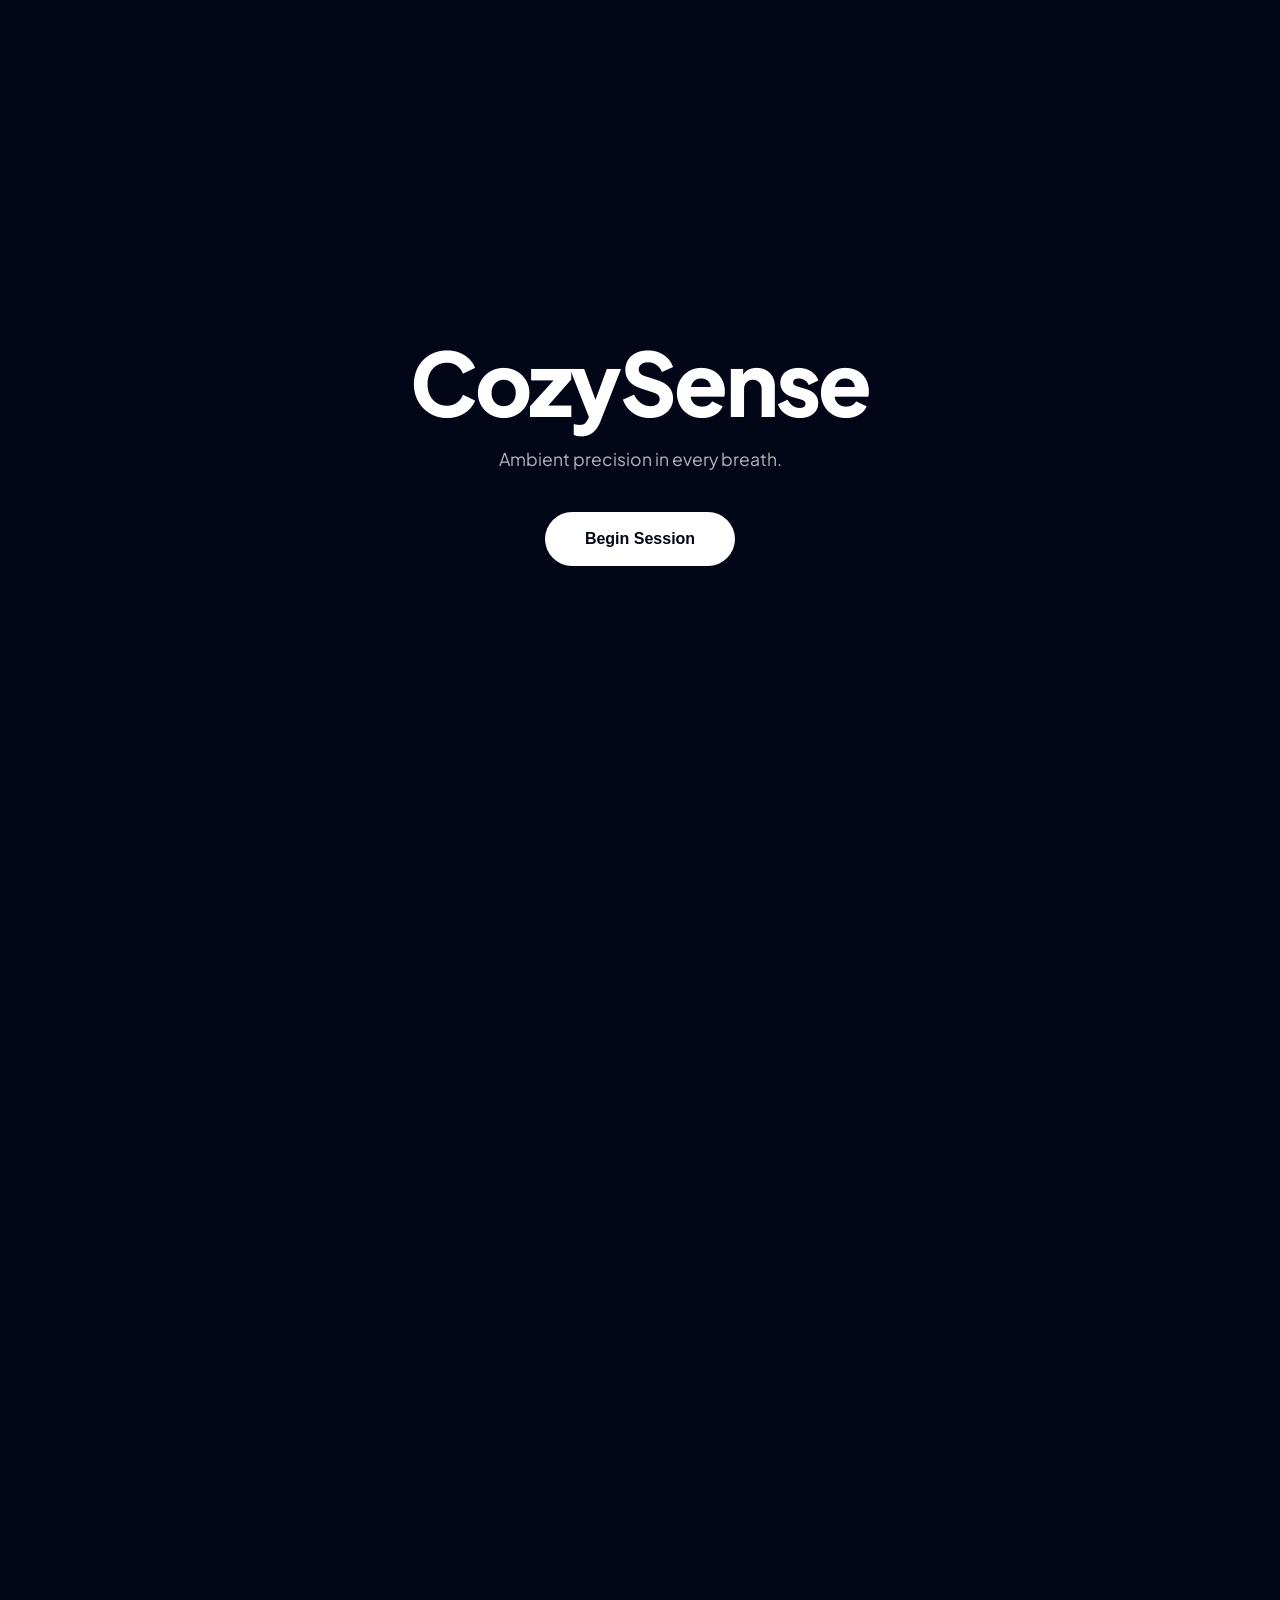
==== app/static/index.html @ ad15b05f "added front page" ====
<!DOCTYPE html>
<html lang="en">
<head>
    <meta charset="UTF-8">
    <meta name="viewport" content="width=device-width, initial-scale=1.0, maximum-scale=1.0, user-scalable=no">
    <title>CozySense | Smart Climate</title>
    
    <link rel="preconnect" href="https://fonts.googleapis.com">
    <link rel="preconnect" href="https://fonts.gstatic.com" crossorigin>
    <link href="https://fonts.googleapis.com/css2?family=Plus+Jakarta+Sans:wght@400;500;800&display=swap" rel="stylesheet">
    
    <style>
        :root {
            --bg: #020617;
            --color1: #2563eb; 
            --color2: #7c3aed;
            --color3: #10b981;
            --accent: #10b981;
            --liquid-glass: rgba(255, 255, 255, 0.03);
            --liquid-border: rgba(255, 255, 255, 0.08);
        }

        body, html { 
            margin: 0; padding: 0; width: 100%; height: 100%;
            min-height: 100dvh; font-family: 'Plus Jakarta Sans', sans-serif; 
            background: var(--bg); color: white; overflow: hidden;
            -webkit-font-smoothing: antialiased;
        }

        /* --- YOUR ORIGINAL MESH BACKGROUND --- */
        .mesh-container {
            position: fixed; inset: 0; z-index: -1;
            background: radial-gradient(circle at 50% 50%, #0f172a 0%, #020617 100%);
            overflow: hidden;
        }

        .mesh-ball {
            position: absolute; border-radius: 50%; filter: blur(80px);
            opacity: 0.35; animation: move 20s infinite alternate ease-in-out;
        }
        .ball-1 { width: 450px; height: 450px; background: var(--color1); top: -10%; left: -5%; }
        .ball-2 { width: 550px; height: 550px; background: var(--color2); bottom: -10%; right: -5%; animation-delay: -5s; }
        .ball-3 { width: 300px; height: 300px; background: var(--color3); top: 40%; left: 25%; animation-delay: -10s; }

        @keyframes move {
            0% { transform: translate(0, 0) scale(1); }
            100% { transform: translate(80px, 120px) scale(1.1); }
        }

        /* --- SMART HOME MINIMALIST FRONT UI --- */
        #onboarding-screen {
            height: 100dvh; display: flex; flex-direction: column;
            justify-content: center; align-items: center; text-align: center;
            padding: 0 30px;
            transition: 0.6s cubic-bezier(0.23, 1, 0.32, 1);
        }

        .brand-title {
            font-size: clamp(3rem, 10vw, 5.5rem); 
            font-weight: 800; 
            letter-spacing: -0.03em;
            margin: 0; 
            line-height: 1.1;
            color: #ffffff;
        }

        .fuzzy-subtitle {
            font-size: 1.1rem; 
            color: rgba(255,255,255,0.7); /* Brighter for readability */
            font-weight: 400; 
            margin: 15px 0 40px 0;
            max-width: 400px;
            line-height: 1.5;
            /* Removed All-Caps for a smarter, software-first feel */
        }

        .btn-launch {
            background: #ffffff;
            color: #020617; 
            border: none;
            padding: 18px 40px; 
            border-radius: 100px; /* Rounded pill is more 'Smart Home' friendly */
            font-weight: 600; 
            font-size: 1rem; 
            cursor: pointer;
            transition: 0.3s cubic-bezier(0.175, 0.885, 0.32, 1.275);
        }

        .btn-launch:hover {
            transform: scale(1.05);
            box-shadow: 0 15px 30px rgba(0,0,0,0.3);
        }

        /* --- DASHBOARD UI (STRICTLY RETAINED DESIGN/LOGIC) --- */
        #dashboard-ui {
            opacity: 0; visibility: hidden; height: 100dvh;
            display: flex; flex-direction: column; justify-content: center; align-items: center;
            transition: 0.8s ease;
        }

        .main-card {
            width: 400px; padding: 45px; border-radius: 40px;
            position: relative;
            background: linear-gradient(135deg, rgba(255,255,255,0.05) 0%, rgba(255,255,255,0.01) 100%);
            backdrop-filter: blur(40px) saturate(150%);
            -webkit-backdrop-filter: blur(40px) saturate(150%);
            border: 1px solid var(--liquid-border);
        }

        .temp-val { 
            font-size: 100px; font-weight: 400; letter-spacing: -4px; 
            margin: 10px 0; color: #fff; text-align: center;
        }

        .status-pill {
            display: inline-flex; align-items: center; gap: 10px;
            padding: 10px 22px; border-radius: 100px;
            background: rgba(0,0,0,0.2);
            border: 1px solid var(--liquid-border);
            color: var(--accent); font-size: 11px; font-weight: 800;
            text-transform: uppercase; letter-spacing: 1px;
        }

        #cta-box {
            background: rgba(255, 255, 255, 0.03);
            padding: 24px; border-radius: 28px;
            margin-top: 25px; border: 1px solid rgba(255,255,255,0.05);
        }

        .pred-item {
            background: rgba(255, 255, 255, 0.02);
            padding: 18px; border-radius: 24px; 
            border: 1px solid rgba(255,255,255,0.05);
            text-align: center;
        }

        #stop-btn {
            width: 100%; margin-top: 30px; 
            background: rgba(255,255,255,0.05); 
            border: 1px solid rgba(255,255,255,0.1); 
            color: #fff; padding: 18px; border-radius: 20px; 
            font-size: 11px; font-weight: 700; cursor: pointer; 
            text-transform: uppercase; letter-spacing: 1px;
        }

        @media (max-width: 480px) {
            .main-card { width: 88%; padding: 35px 25px; }
            .brand-title { font-size: 3.5rem; }
        }

        .blink-yellow { animation: pulse-yellow 0.8s infinite alternate ease-in-out; }
        @keyframes pulse-yellow {
            0% { border-color: rgba(251, 191, 36, 0.2); }
            100% { border-color: rgba(251, 191, 36, 1); }
        }
    </style>
</head>
<body>

    <div class="mesh-container">
        <div class="mesh-ball ball-1"></div>
        <div class="mesh-ball ball-2"></div>
        <div class="mesh-ball ball-3"></div>
    </div>

    <div id="onboarding-screen">
        <h1 class="brand-title">CozySense</h1>
        <p id="fuzzy-subtitle" class="fuzzy-subtitle"></p>
        <button class="btn-launch" onclick="launchApp()">Begin Session</button>
    </div>

    <div id="dashboard-ui">
        <div class="main-card" id="main-card">
            <button onclick="goHome()" style="position:absolute; top:30px; right:30px; background:none; border:none; color:white; opacity:0.3; font-size:22px; cursor:pointer;">✕</button>
            <div style="text-align: center;">
                <div class="status-pill">
                    <span id="pill-dot" style="width:8px; height:8px; background:var(--accent); border-radius:50%; box-shadow: 0 0 12px var(--accent);"></span>
                    <span id="pill">System Active</span>
                </div>
            </div>
            <div style="margin: 40px 0;">
                <h2 id="state-title" style="font-weight: 400; font-size: 1rem; opacity: 0.5; margin: 0; text-align: center;">Environment Status</h2>
                <div class="temp-val" id="disp-temp">--°</div>
            </div>
            <div id="cta-box">
                <p id="disp-cta" style="margin: 0; font-size: 14px; opacity: 0.8; line-height: 1.6; text-align: center;">Syncing sensors...</p>
            </div>
            <div style="display: grid; grid-template-columns: 1fr 1fr; gap: 15px; margin-top: 25px;">
                <div class="pred-item">
                    <small style="opacity:0.4; font-size:10px; font-weight:800; text-transform:uppercase; letter-spacing:1px;">30m Outlook</small><br>
                    <b id="d30" style="font-size:22px; color: #fff;">--</b>
                </div>
                <div class="pred-item">
                    <small style="opacity:0.4; font-size:10px; font-weight:800; text-transform:uppercase; letter-spacing:1px;">60m Outlook</small><br>
                    <b id="d60" style="font-size:22px; color: #fff;">--</b>
                </div>
            </div>
            <button id="stop-btn" onclick="toggleSensing()">Pause Telemetry</button>
        </div>
    </div>

    <audio id="snd-ping" src="https://assets.mixkit.co/active_storage/sfx/2358/2358-preview.mp3"></audio>
    <audio id="snd-process" src="https://assets.mixkit.co/active_storage/sfx/2571/2571-preview.mp3" loop></audio>
    <audio id="snd-alert" src="https://assets.mixkit.co/active_storage/sfx/951/951-preview.mp3" loop></audio>

    <script>
        /* ALL SENSOR & ALARM LOGIC (UNCHANGED) */
        let previousDecision = "";
        let previousTemp = null;
        let isCalibrating = false;
        let sensingActive = false;
        let engineTimer = null;

        const subtitles = [
            "Your climate, intelligently refined.",
            "Ambient precision in every breath.",
            "The future of sensory comfort.",
            "Stay balanced. Stay aware."
        ];
        document.getElementById('fuzzy-subtitle').innerText = subtitles[Math.floor(Math.random() * subtitles.length)];

        function launchApp() {
            document.getElementById('onboarding-screen').style.opacity = '0';
            document.getElementById('onboarding-screen').style.transform = 'translateY(-20px)';
            setTimeout(() => {
                document.getElementById('onboarding-screen').style.display = 'none';
                document.getElementById('dashboard-ui').style.visibility = 'visible';
                document.getElementById('dashboard-ui').style.opacity = '1';
                startSensing();
            }, 600);
        }

        function goHome() {
            stopSensing();
            document.getElementById('dashboard-ui').style.opacity = '0';
            setTimeout(() => {
                document.getElementById('onboarding-screen').style.display = 'flex';
                document.getElementById('onboarding-screen').style.opacity = '1';
                document.getElementById('onboarding-screen').style.transform = 'translateY(0)';
                document.getElementById('dashboard-ui').style.visibility = 'hidden';
            }, 600);
        }

        function toggleSensing() {
            sensingActive ? stopSensing() : startSensing();
            const btn = document.getElementById('stop-btn');
            btn.innerText = sensingActive ? "Pause Telemetry" : "Resume Telemetry";
        }

        function startSensing() {
            sensingActive = true;
            refresh();
            engineTimer = setInterval(refresh, 3000);
            document.getElementById('snd-ping').play().catch(()=>{});
        }

        function stopSensing() {
            sensingActive = false;
            clearInterval(engineTimer);
            document.getElementById('snd-alert').pause();
            document.getElementById('snd-process').pause();
            document.getElementById('pill').innerText = "Paused";
        }

        async function refresh() {
            if (isCalibrating || !sensingActive) return;
            try {
                const r = await fetch('/history');
                const d = await r.json();
                if(!d || d.length === 0) return;
                const now = d[0];
                const currentT = now.temperature;
                const spikeDetected = (previousTemp !== null && Math.abs(currentT - previousTemp) >= 5.0);
                const stateChanged = (previousDecision !== "" && previousDecision !== now.decision);

                if (spikeDetected || stateChanged) startRecalibration(now, spikeDetected);
                else updateDOM(now);

                previousDecision = now.decision;
                previousTemp = currentT;
            } catch(e) { document.getElementById('pill').innerText = "Offline"; }
        }

        function startRecalibration(targetData, isAnomaly) {
            isCalibrating = true;
            document.getElementById('snd-process').play().catch(()=>{});
            const card = document.getElementById('main-card');
            card.classList.add('blink-yellow');
            document.getElementById('state-title').innerText = isAnomaly ? "Analyzing Anomaly" : "Syncing System...";
            setTimeout(() => {
                document.getElementById('snd-process').pause();
                card.classList.remove('blink-yellow');
                isCalibrating = false;
                updateDOM(targetData);
            }, 3000);
        }

        function updateDOM(data) {
            const [cmd, state] = data.decision.split(':');
            document.getElementById('disp-temp').innerText = Math.round(data.temperature) + "°";
            document.getElementById('state-title').innerText = state.replace(/_/g, ' ');
            document.getElementById('disp-cta').innerText = data.human_notes;
            document.getElementById('d30').innerText = data.prediction_30.toFixed(1) + "°";
            document.getElementById('d60').innerText = data.prediction_60.toFixed(1) + "°";
            document.getElementById('pill').innerText = state;
            
            const isDanger = state.includes("EMERGENCY") || state.includes("COOLING") || data.temperature >= 30;
            const themeColor = isDanger ? "#ef4444" : "#10b981";
            document.documentElement.style.setProperty('--accent', themeColor);
            document.getElementById('pill-dot').style.backgroundColor = themeColor;
            document.getElementById('pill-dot').style.boxShadow = `0 0 12px ${themeColor}`;
            
            if (isDanger && !previousDecision.includes("EMERGENCY")) {
                const alert = document.getElementById('snd-alert');
                alert.play().catch(()=>{});
                setTimeout(() => { alert.pause(); alert.currentTime = 0; }, 5000);
            }
        }
    </script>
</body>
</html>
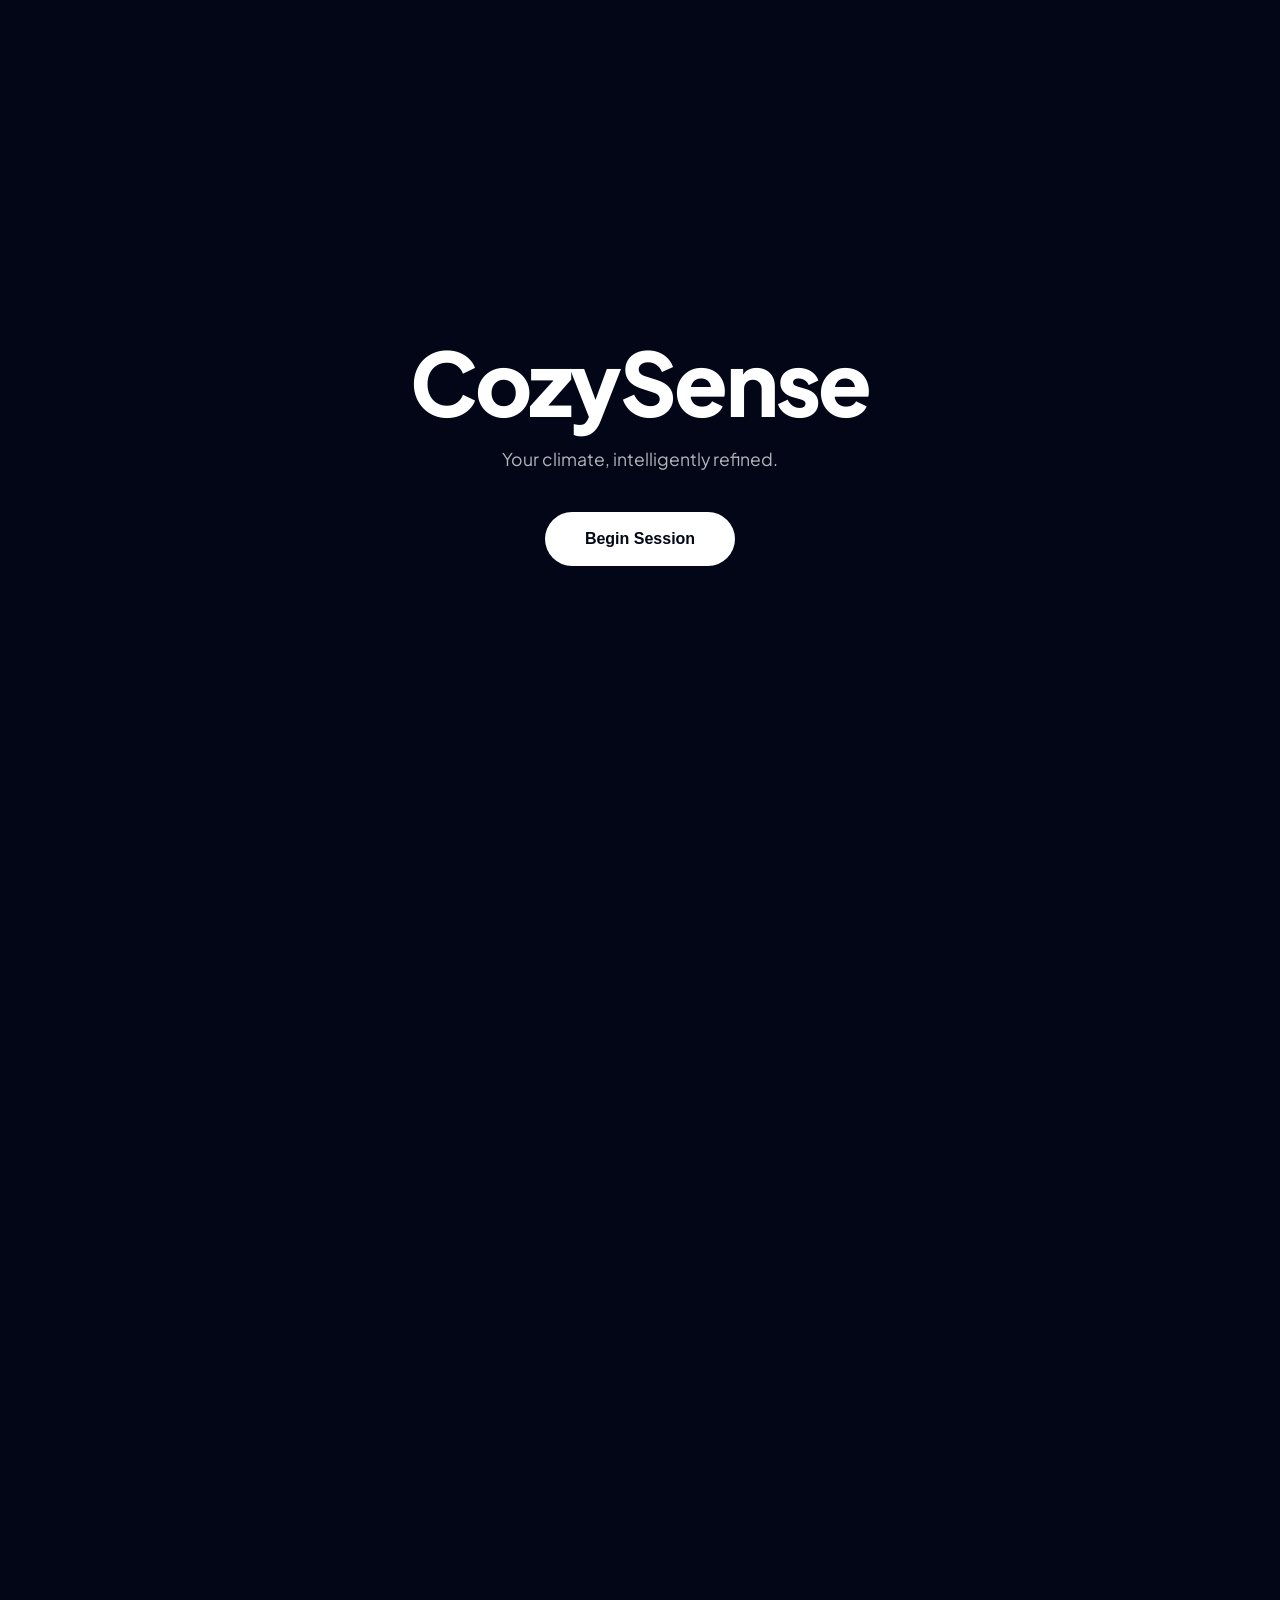
==== commit 72b9b4ad: "added favicon and logo to the app." ====
--- a/app/static/index.html
+++ b/app/static/index.html
@@ -4,6 +4,8 @@
     <meta charset="UTF-8">
     <meta name="viewport" content="width=device-width, initial-scale=1.0, maximum-scale=1.0, user-scalable=no">
     <title>CozySense | Smart Climate</title>
+    
+    <link rel="icon" type="image/png" href="/static/logo.png">
     
     <link rel="preconnect" href="https://fonts.googleapis.com">
     <link rel="preconnect" href="https://fonts.gstatic.com" crossorigin>
@@ -16,6 +18,8 @@
             --color2: #7c3aed;
             --color3: #10b981;
             --accent: #10b981;
+            --danger: #ef4444;
+            --cold: #3b82f6;
             --liquid-glass: rgba(255, 255, 255, 0.03);
             --liquid-border: rgba(255, 255, 255, 0.08);
         }
@@ -27,7 +31,6 @@
             -webkit-font-smoothing: antialiased;
         }
 
-        /* --- YOUR ORIGINAL MESH BACKGROUND --- */
         .mesh-container {
             position: fixed; inset: 0; z-index: -1;
             background: radial-gradient(circle at 50% 50%, #0f172a 0%, #020617 100%);
@@ -47,7 +50,6 @@
             100% { transform: translate(80px, 120px) scale(1.1); }
         }
 
-        /* --- SMART HOME MINIMALIST FRONT UI --- */
         #onboarding-screen {
             height: 100dvh; display: flex; flex-direction: column;
             justify-content: center; align-items: center; text-align: center;
@@ -62,16 +64,16 @@
             margin: 0; 
             line-height: 1.1;
             color: #ffffff;
+            transition: color 0.5s ease, transform 0.5s ease;
         }
 
         .fuzzy-subtitle {
             font-size: 1.1rem; 
-            color: rgba(255,255,255,0.7); /* Brighter for readability */
+            color: rgba(255,255,255,0.7);
             font-weight: 400; 
             margin: 15px 0 40px 0;
             max-width: 400px;
             line-height: 1.5;
-            /* Removed All-Caps for a smarter, software-first feel */
         }
 
         .btn-launch {
@@ -79,7 +81,7 @@
             color: #020617; 
             border: none;
             padding: 18px 40px; 
-            border-radius: 100px; /* Rounded pill is more 'Smart Home' friendly */
+            border-radius: 100px;
             font-weight: 600; 
             font-size: 1rem; 
             cursor: pointer;
@@ -91,7 +93,6 @@
             box-shadow: 0 15px 30px rgba(0,0,0,0.3);
         }
 
-        /* --- DASHBOARD UI (STRICTLY RETAINED DESIGN/LOGIC) --- */
         #dashboard-ui {
             opacity: 0; visibility: hidden; height: 100dvh;
             display: flex; flex-direction: column; justify-content: center; align-items: center;
@@ -105,11 +106,13 @@
             backdrop-filter: blur(40px) saturate(150%);
             -webkit-backdrop-filter: blur(40px) saturate(150%);
             border: 1px solid var(--liquid-border);
+            transition: border-color 0.4s ease;
         }
 
         .temp-val { 
             font-size: 100px; font-weight: 400; letter-spacing: -4px; 
             margin: 10px 0; color: #fff; text-align: center;
+            transition: opacity 0.4s ease;
         }
 
         .status-pill {
@@ -119,12 +122,15 @@
             border: 1px solid var(--liquid-border);
             color: var(--accent); font-size: 11px; font-weight: 800;
             text-transform: uppercase; letter-spacing: 1px;
+            transition: color 0.3s ease;
         }
 
         #cta-box {
             background: rgba(255, 255, 255, 0.03);
             padding: 24px; border-radius: 28px;
             margin-top: 25px; border: 1px solid rgba(255,255,255,0.05);
+            min-height: 64px;
+            display: flex; align-items: center; justify-content: center;
         }
 
         .pred-item {
@@ -141,17 +147,42 @@
             color: #fff; padding: 18px; border-radius: 20px; 
             font-size: 11px; font-weight: 700; cursor: pointer; 
             text-transform: uppercase; letter-spacing: 1px;
+            transition: background 0.3s, color 0.3s;
+        }
+
+        #data-view { display: block; }
+        #anomaly-view { 
+            display: none; 
+            text-align: center; 
+            padding: 20px 0;
+        }
+
+        .spinner {
+            width: 40px; height: 40px;
+            border: 3px solid rgba(255,255,255,0.1);
+            border-top: 3px solid var(--accent);
+            border-radius: 50%;
+            margin: 0 auto 20px;
+            animation: spin 1s linear infinite;
+        }
+
+        @keyframes spin { 100% { transform: rotate(360deg); } }
+
+        .blink-yellow { animation: pulse-yellow 0.8s infinite alternate ease-in-out; }
+        @keyframes pulse-yellow {
+            0% { border-color: rgba(251, 191, 36, 0.1); box-shadow: 0 0 0px transparent; }
+            100% { border-color: rgba(251, 191, 36, 0.8); box-shadow: 0 0 20px rgba(251, 191, 36, 0.2); }
+        }
+
+        .blink-blue { animation: pulse-blue 0.8s infinite alternate ease-in-out; }
+        @keyframes pulse-blue {
+            0% { border-color: rgba(59, 130, 246, 0.1); }
+            100% { border-color: rgba(59, 130, 246, 0.8); }
         }
 
         @media (max-width: 480px) {
             .main-card { width: 88%; padding: 35px 25px; }
             .brand-title { font-size: 3.5rem; }
-        }
-
-        .blink-yellow { animation: pulse-yellow 0.8s infinite alternate ease-in-out; }
-        @keyframes pulse-yellow {
-            0% { border-color: rgba(251, 191, 36, 0.2); }
-            100% { border-color: rgba(251, 191, 36, 1); }
         }
     </style>
 </head>
@@ -164,7 +195,7 @@
     </div>
 
     <div id="onboarding-screen">
-        <h1 class="brand-title">CozySense</h1>
+        <h1 class="brand-title" id="main-logo">CozySense</h1>
         <p id="fuzzy-subtitle" class="fuzzy-subtitle"></p>
         <button class="btn-launch" onclick="launchApp()">Begin Session</button>
     </div>
@@ -172,19 +203,31 @@
     <div id="dashboard-ui">
         <div class="main-card" id="main-card">
             <button onclick="goHome()" style="position:absolute; top:30px; right:30px; background:none; border:none; color:white; opacity:0.3; font-size:22px; cursor:pointer;">✕</button>
+            
             <div style="text-align: center;">
                 <div class="status-pill">
                     <span id="pill-dot" style="width:8px; height:8px; background:var(--accent); border-radius:50%; box-shadow: 0 0 12px var(--accent);"></span>
-                    <span id="pill">System Active</span>
+                    <span id="pill">Initialising</span>
                 </div>
             </div>
-            <div style="margin: 40px 0;">
-                <h2 id="state-title" style="font-weight: 400; font-size: 1rem; opacity: 0.5; margin: 0; text-align: center;">Environment Status</h2>
-                <div class="temp-val" id="disp-temp">--°</div>
+
+            <div style="margin: 40px 0; min-height: 160px; display: flex; align-items: center; justify-content: center;">
+                <div id="data-view">
+                    <h2 id="state-title" style="font-weight: 400; font-size: 1rem; opacity: 0.5; margin: 0; text-align: center;">Environment</h2>
+                    <div class="temp-val" id="disp-temp">--°</div>
+                </div>
+
+                <div id="anomaly-view">
+                    <div class="spinner" id="anomaly-spinner"></div>
+                    <h2 id="anomaly-text" style="font-weight: 800; font-size: 0.9rem; letter-spacing: 2px; text-transform: uppercase; margin: 0;">Recalibrating</h2>
+                    <p id="anomaly-subtext" style="font-size: 11px; opacity: 0.5; margin-top: 8px; text-transform: uppercase;">Thermal Anomaly Detected</p>
+                </div>
             </div>
+
             <div id="cta-box">
-                <p id="disp-cta" style="margin: 0; font-size: 14px; opacity: 0.8; line-height: 1.6; text-align: center;">Syncing sensors...</p>
+                <p id="disp-cta" style="margin: 0; font-size: 14px; opacity: 0.8; line-height: 1.6; text-align: center;">Connecting to thermal engine...</p>
             </div>
+
             <div style="display: grid; grid-template-columns: 1fr 1fr; gap: 15px; margin-top: 25px;">
                 <div class="pred-item">
                     <small style="opacity:0.4; font-size:10px; font-weight:800; text-transform:uppercase; letter-spacing:1px;">30m Outlook</small><br>
@@ -195,6 +238,7 @@
                     <b id="d60" style="font-size:22px; color: #fff;">--</b>
                 </div>
             </div>
+
             <button id="stop-btn" onclick="toggleSensing()">Pause Telemetry</button>
         </div>
     </div>
@@ -204,7 +248,6 @@
     <audio id="snd-alert" src="https://assets.mixkit.co/active_storage/sfx/951/951-preview.mp3" loop></audio>
 
     <script>
-        /* ALL SENSOR & ALARM LOGIC (UNCHANGED) */
         let previousDecision = "";
         let previousTemp = null;
         let isCalibrating = false;
@@ -214,18 +257,19 @@
         const subtitles = [
             "Your climate, intelligently refined.",
             "Ambient precision in every breath.",
-            "The future of sensory comfort.",
             "Stay balanced. Stay aware."
         ];
         document.getElementById('fuzzy-subtitle').innerText = subtitles[Math.floor(Math.random() * subtitles.length)];
 
         function launchApp() {
-            document.getElementById('onboarding-screen').style.opacity = '0';
-            document.getElementById('onboarding-screen').style.transform = 'translateY(-20px)';
+            const screen = document.getElementById('onboarding-screen');
+            screen.style.opacity = '0';
+            screen.style.transform = 'translateY(-20px)';
             setTimeout(() => {
-                document.getElementById('onboarding-screen').style.display = 'none';
-                document.getElementById('dashboard-ui').style.visibility = 'visible';
-                document.getElementById('dashboard-ui').style.opacity = '1';
+                screen.style.display = 'none';
+                const ui = document.getElementById('dashboard-ui');
+                ui.style.visibility = 'visible';
+                ui.style.opacity = '1';
                 startSensing();
             }, 600);
         }
@@ -243,12 +287,14 @@
 
         function toggleSensing() {
             sensingActive ? stopSensing() : startSensing();
-            const btn = document.getElementById('stop-btn');
-            btn.innerText = sensingActive ? "Pause Telemetry" : "Resume Telemetry";
         }
 
         function startSensing() {
             sensingActive = true;
+            document.getElementById('stop-btn').innerText = "Pause Telemetry";
+            document.getElementById('main-logo').style.color = "#ffffff";
+            document.getElementById('disp-temp').style.opacity = "1";
+            
             refresh();
             engineTimer = setInterval(refresh, 3000);
             document.getElementById('snd-ping').play().catch(()=>{});
@@ -259,7 +305,13 @@
             clearInterval(engineTimer);
             document.getElementById('snd-alert').pause();
             document.getElementById('snd-process').pause();
-            document.getElementById('pill').innerText = "Paused";
+            
+            document.getElementById('stop-btn').innerText = "Resume Telemetry";
+            document.getElementById('main-logo').style.color = "var(--danger)"; // LOGO RED
+            
+            updateTheme("var(--danger)");
+            document.getElementById('pill').innerText = "Monitoring Suspended";
+            document.getElementById('disp-temp').style.opacity = "0.3";
         }
 
         async function refresh() {
@@ -268,12 +320,17 @@
                 const r = await fetch('/history');
                 const d = await r.json();
                 if(!d || d.length === 0) return;
+                
                 const now = d[0];
                 const currentT = now.temperature;
-                const spikeDetected = (previousTemp !== null && Math.abs(currentT - previousTemp) >= 5.0);
+
+                const heatSpike = (previousTemp !== null && (currentT - previousTemp) >= 2.0); 
+                const coldSnap = (previousTemp !== null && (currentT - previousTemp) <= -5.0); 
                 const stateChanged = (previousDecision !== "" && previousDecision !== now.decision);
 
-                if (spikeDetected || stateChanged) startRecalibration(now, spikeDetected);
+                if (heatSpike) triggerRecalibration(now, "HEAT");
+                else if (coldSnap) triggerRecalibration(now, "COLD");
+                else if (stateChanged) triggerRecalibration(now, "SYNC");
                 else updateDOM(now);
 
                 previousDecision = now.decision;
@@ -281,41 +338,72 @@
             } catch(e) { document.getElementById('pill').innerText = "Offline"; }
         }
 
-        function startRecalibration(targetData, isAnomaly) {
+        function triggerRecalibration(targetData, type) {
             isCalibrating = true;
+            const card = document.getElementById('main-card');
+            const dataView = document.getElementById('data-view');
+            const anomalyView = document.getElementById('anomaly-view');
+            const spinner = document.getElementById('anomaly-spinner');
+            
+            dataView.style.display = 'none';
+            anomalyView.style.display = 'block';
             document.getElementById('snd-process').play().catch(()=>{});
-            const card = document.getElementById('main-card');
-            card.classList.add('blink-yellow');
-            document.getElementById('state-title').innerText = isAnomaly ? "Analyzing Anomaly" : "Syncing System...";
+
+            if (type === "HEAT") {
+                card.classList.add('blink-yellow');
+                spinner.style.borderTopColor = "#fbbf24";
+                document.getElementById('anomaly-text').innerText = "Heat Anomaly";
+            } else if (type === "COLD") {
+                card.classList.add('blink-blue');
+                spinner.style.borderTopColor = "var(--cold)";
+                document.getElementById('anomaly-text').innerText = "Cold Anomaly";
+            } else {
+                card.classList.add('blink-yellow');
+                spinner.style.borderTopColor = "var(--accent)";
+                document.getElementById('anomaly-text').innerText = "Syncing Engine";
+            }
+
             setTimeout(() => {
                 document.getElementById('snd-process').pause();
-                card.classList.remove('blink-yellow');
+                card.classList.remove('blink-yellow', 'blink-blue');
+                dataView.style.display = 'block';
+                anomalyView.style.display = 'none';
                 isCalibrating = false;
                 updateDOM(targetData);
-            }, 3000);
+            }, 3000); 
         }
 
         function updateDOM(data) {
+            if (!sensingActive) return;
             const [cmd, state] = data.decision.split(':');
+            
             document.getElementById('disp-temp').innerText = Math.round(data.temperature) + "°";
-            document.getElementById('state-title').innerText = state.replace(/_/g, ' ');
+            document.getElementById('state-title').innerText = "Current Climate";
+            document.getElementById('pill').innerText = state.replace(/_/g, ' ');
             document.getElementById('disp-cta').innerText = data.human_notes;
             document.getElementById('d30').innerText = data.prediction_30.toFixed(1) + "°";
             document.getElementById('d60').innerText = data.prediction_60.toFixed(1) + "°";
-            document.getElementById('pill').innerText = state;
-            
-            const isDanger = state.includes("EMERGENCY") || state.includes("COOLING") || data.temperature >= 30;
-            const themeColor = isDanger ? "#ef4444" : "#10b981";
-            document.documentElement.style.setProperty('--accent', themeColor);
-            document.getElementById('pill-dot').style.backgroundColor = themeColor;
-            document.getElementById('pill-dot').style.boxShadow = `0 0 12px ${themeColor}`;
-            
-            if (isDanger && !previousDecision.includes("EMERGENCY")) {
+            
+            let themeColor = "var(--accent)";
+            if (cmd === "RED_ON") themeColor = "var(--danger)";
+            if (cmd === "YELLOW_BLINK") themeColor = "#fbbf24";
+            
+            updateTheme(themeColor);
+
+            if (state.includes("EMERGENCY") && !previousDecision.includes("EMERGENCY")) {
                 const alert = document.getElementById('snd-alert');
                 alert.play().catch(()=>{});
                 setTimeout(() => { alert.pause(); alert.currentTime = 0; }, 5000);
             }
         }
+
+        function updateTheme(color) {
+            document.documentElement.style.setProperty('--accent', color);
+            const dot = document.getElementById('pill-dot');
+            dot.style.backgroundColor = color;
+            dot.style.boxShadow = `0 0 12px ${color}`;
+            document.getElementById('pill').style.color = color;
+        }
     </script>
 </body>
 </html>
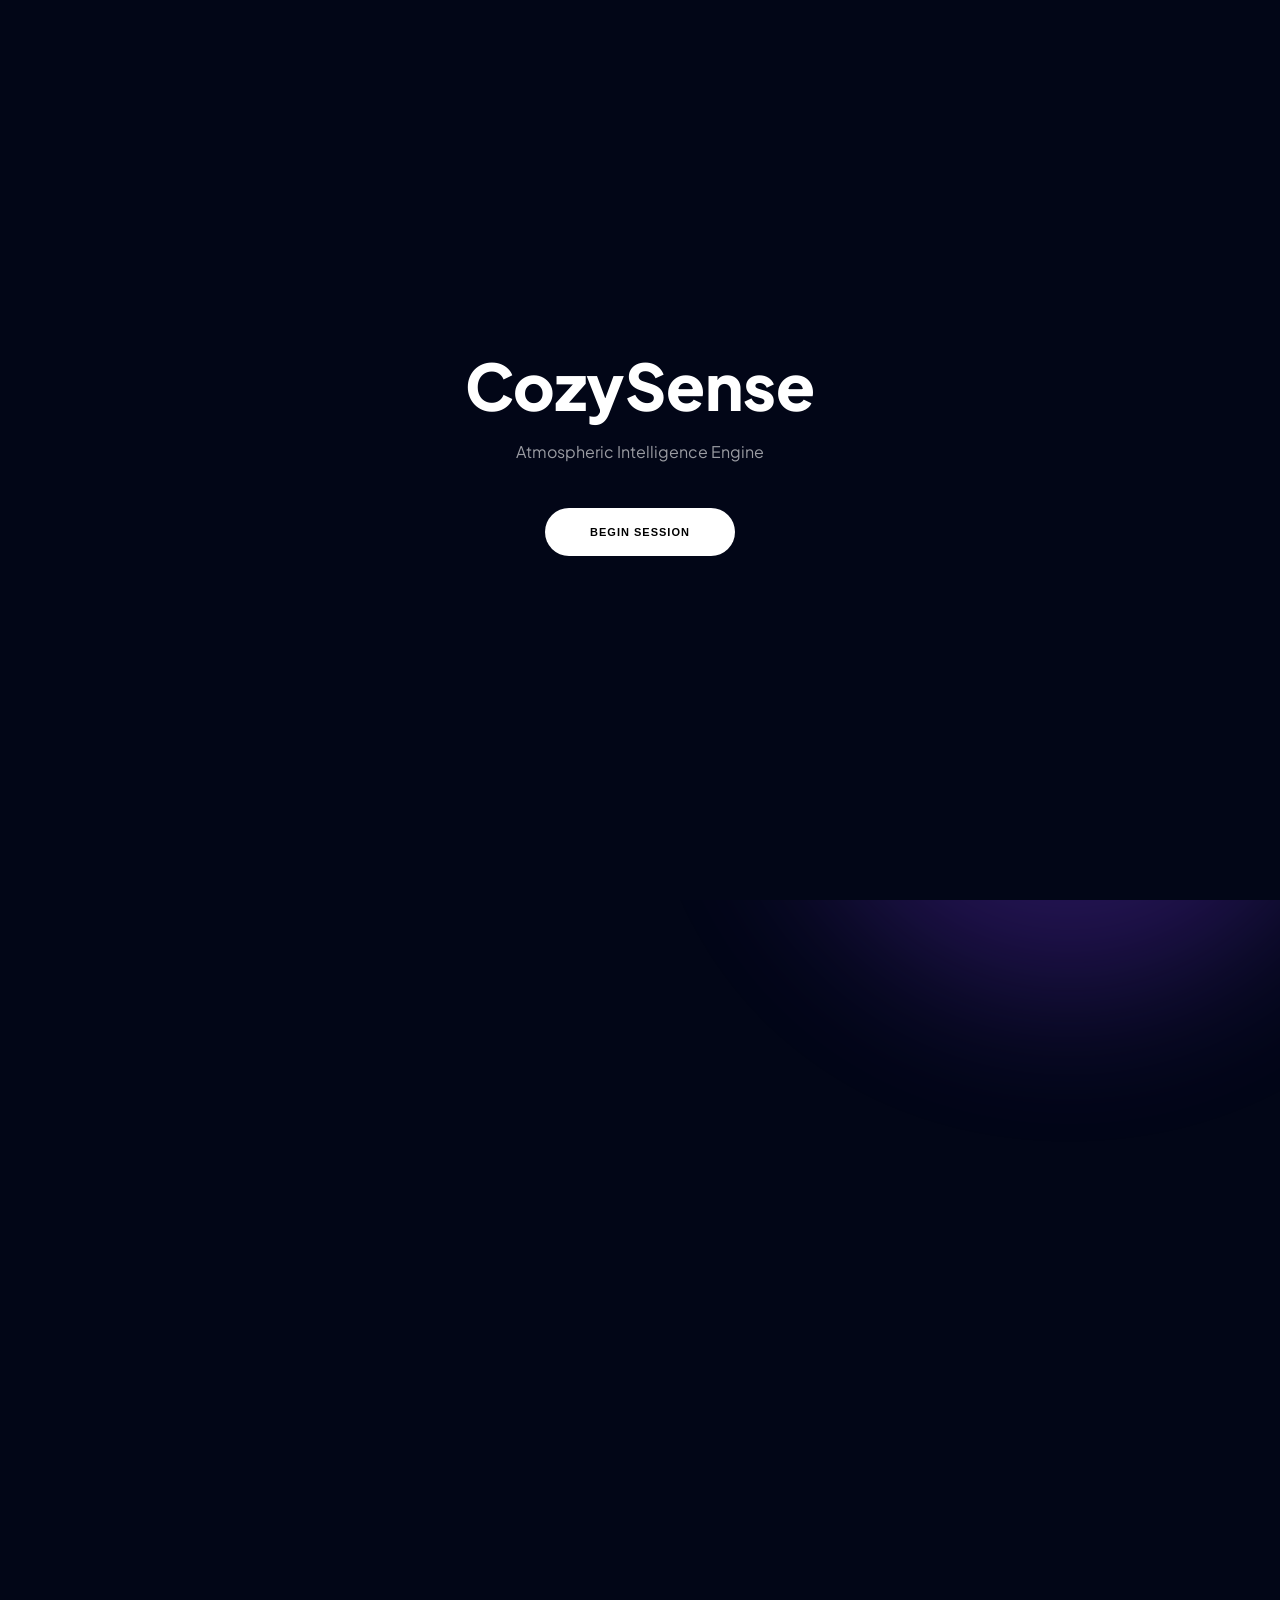
==== commit eb807ba0: "modified:   app/main.py and UI improvements" ====
--- a/app/static/index.html
+++ b/app/static/index.html
@@ -3,9 +3,7 @@
 <head>
     <meta charset="UTF-8">
     <meta name="viewport" content="width=device-width, initial-scale=1.0, maximum-scale=1.0, user-scalable=no">
-    <title>CozySense | Smart Climate</title>
-    
-    <link rel="icon" type="image/png" href="/static/logo.png">
+    <title>CozySense | Smart Climate Telemetry</title>
     
     <link rel="preconnect" href="https://fonts.googleapis.com">
     <link rel="preconnect" href="https://fonts.gstatic.com" crossorigin>
@@ -16,11 +14,11 @@
             --bg: #020617;
             --color1: #2563eb; 
             --color2: #7c3aed;
-            --color3: #10b981;
             --accent: #10b981;
             --danger: #ef4444;
+            --warning: #fbbf24;
             --cold: #3b82f6;
-            --liquid-glass: rgba(255, 255, 255, 0.03);
+            --neutral: rgba(255, 255, 255, 0.4);
             --liquid-border: rgba(255, 255, 255, 0.08);
         }
 
@@ -28,162 +26,75 @@
             margin: 0; padding: 0; width: 100%; height: 100%;
             min-height: 100dvh; font-family: 'Plus Jakarta Sans', sans-serif; 
             background: var(--bg); color: white; overflow: hidden;
-            -webkit-font-smoothing: antialiased;
         }
 
         .mesh-container {
             position: fixed; inset: 0; z-index: -1;
             background: radial-gradient(circle at 50% 50%, #0f172a 0%, #020617 100%);
-            overflow: hidden;
-        }
-
+        }
         .mesh-ball {
             position: absolute; border-radius: 50%; filter: blur(80px);
-            opacity: 0.35; animation: move 20s infinite alternate ease-in-out;
+            opacity: 0.3; animation: move 20s infinite alternate ease-in-out;
         }
         .ball-1 { width: 450px; height: 450px; background: var(--color1); top: -10%; left: -5%; }
-        .ball-2 { width: 550px; height: 550px; background: var(--color2); bottom: -10%; right: -5%; animation-delay: -5s; }
-        .ball-3 { width: 300px; height: 300px; background: var(--color3); top: 40%; left: 25%; animation-delay: -10s; }
-
-        @keyframes move {
-            0% { transform: translate(0, 0) scale(1); }
-            100% { transform: translate(80px, 120px) scale(1.1); }
-        }
-
-        #onboarding-screen {
-            height: 100dvh; display: flex; flex-direction: column;
-            justify-content: center; align-items: center; text-align: center;
-            padding: 0 30px;
-            transition: 0.6s cubic-bezier(0.23, 1, 0.32, 1);
-        }
-
-        .brand-title {
-            font-size: clamp(3rem, 10vw, 5.5rem); 
-            font-weight: 800; 
-            letter-spacing: -0.03em;
-            margin: 0; 
-            line-height: 1.1;
-            color: #ffffff;
-            transition: color 0.5s ease, transform 0.5s ease;
-        }
-
-        .fuzzy-subtitle {
-            font-size: 1.1rem; 
-            color: rgba(255,255,255,0.7);
-            font-weight: 400; 
-            margin: 15px 0 40px 0;
-            max-width: 400px;
-            line-height: 1.5;
-        }
-
-        .btn-launch {
-            background: #ffffff;
-            color: #020617; 
-            border: none;
-            padding: 18px 40px; 
-            border-radius: 100px;
-            font-weight: 600; 
-            font-size: 1rem; 
-            cursor: pointer;
-            transition: 0.3s cubic-bezier(0.175, 0.885, 0.32, 1.275);
-        }
-
-        .btn-launch:hover {
-            transform: scale(1.05);
-            box-shadow: 0 15px 30px rgba(0,0,0,0.3);
-        }
+        .ball-2 { width: 550px; height: 550px; background: var(--color2); bottom: -10%; right: -5%; }
+
+        @keyframes move { 
+            0% { transform: translate(0, 0); } 
+            100% { transform: translate(100px, 100px); } 
+        }
+
+        /* NEW CROSS-BROWSER O-LOADER */
+        .loader-ring {
+            width: 60px;
+            height: 60px;
+            border: 6px solid rgba(255,255,255,0.1);
+            border-top: 6px solid var(--accent);
+            border-radius: 50%;
+            animation: spin 1s linear infinite;
+        }
+        @keyframes spin { 0% { transform: rotate(0deg); } 100% { transform: rotate(360deg); } }
 
         #dashboard-ui {
             opacity: 0; visibility: hidden; height: 100dvh;
-            display: flex; flex-direction: column; justify-content: center; align-items: center;
+            display: flex; justify-content: center; align-items: center;
             transition: 0.8s ease;
         }
 
         .main-card {
             width: 400px; padding: 45px; border-radius: 40px;
-            position: relative;
-            background: linear-gradient(135deg, rgba(255,255,255,0.05) 0%, rgba(255,255,255,0.01) 100%);
-            backdrop-filter: blur(40px) saturate(150%);
-            -webkit-backdrop-filter: blur(40px) saturate(150%);
-            border: 1px solid var(--liquid-border);
-            transition: border-color 0.4s ease;
-        }
-
-        .temp-val { 
-            font-size: 100px; font-weight: 400; letter-spacing: -4px; 
-            margin: 10px 0; color: #fff; text-align: center;
-            transition: opacity 0.4s ease;
-        }
-
+            background: linear-gradient(135deg, rgba(255,255,255,0.04) 0%, rgba(255,255,255,0.01) 100%);
+            backdrop-filter: blur(40px); border: 1px solid var(--liquid-border);
+            text-align: center; position: relative;
+        }
+
+        .temp-val { font-size: 100px; font-weight: 400; letter-spacing: -5px; margin: 0; }
+        
         .status-pill {
             display: inline-flex; align-items: center; gap: 10px;
             padding: 10px 22px; border-radius: 100px;
-            background: rgba(0,0,0,0.2);
-            border: 1px solid var(--liquid-border);
-            color: var(--accent); font-size: 11px; font-weight: 800;
-            text-transform: uppercase; letter-spacing: 1px;
-            transition: color 0.3s ease;
-        }
-
-        #cta-box {
-            background: rgba(255, 255, 255, 0.03);
-            padding: 24px; border-radius: 28px;
-            margin-top: 25px; border: 1px solid rgba(255,255,255,0.05);
-            min-height: 64px;
-            display: flex; align-items: center; justify-content: center;
-        }
-
-        .pred-item {
-            background: rgba(255, 255, 255, 0.02);
-            padding: 18px; border-radius: 24px; 
-            border: 1px solid rgba(255,255,255,0.05);
-            text-align: center;
-        }
-
-        #stop-btn {
-            width: 100%; margin-top: 30px; 
-            background: rgba(255,255,255,0.05); 
-            border: 1px solid rgba(255,255,255,0.1); 
-            color: #fff; padding: 18px; border-radius: 20px; 
-            font-size: 11px; font-weight: 700; cursor: pointer; 
-            text-transform: uppercase; letter-spacing: 1px;
-            transition: background 0.3s, color 0.3s;
-        }
-
-        #data-view { display: block; }
-        #anomaly-view { 
-            display: none; 
-            text-align: center; 
-            padding: 20px 0;
-        }
-
-        .spinner {
-            width: 40px; height: 40px;
-            border: 3px solid rgba(255,255,255,0.1);
-            border-top: 3px solid var(--accent);
-            border-radius: 50%;
-            margin: 0 auto 20px;
-            animation: spin 1s linear infinite;
-        }
-
-        @keyframes spin { 100% { transform: rotate(360deg); } }
-
-        .blink-yellow { animation: pulse-yellow 0.8s infinite alternate ease-in-out; }
-        @keyframes pulse-yellow {
-            0% { border-color: rgba(251, 191, 36, 0.1); box-shadow: 0 0 0px transparent; }
-            100% { border-color: rgba(251, 191, 36, 0.8); box-shadow: 0 0 20px rgba(251, 191, 36, 0.2); }
-        }
-
-        .blink-blue { animation: pulse-blue 0.8s infinite alternate ease-in-out; }
-        @keyframes pulse-blue {
-            0% { border-color: rgba(59, 130, 246, 0.1); }
-            100% { border-color: rgba(59, 130, 246, 0.8); }
-        }
-
-        @media (max-width: 480px) {
-            .main-card { width: 88%; padding: 35px 25px; }
-            .brand-title { font-size: 3.5rem; }
-        }
+            background: rgba(0,0,0,0.3); border: 1px solid var(--liquid-border);
+            font-size: 11px; font-weight: 800; text-transform: uppercase;
+        }
+
+        .prediction-grid { display: grid; grid-template-columns: 1fr 1fr; gap: 15px; margin-top: 25px; }
+        .pred-card { background: rgba(255,255,255,0.02); padding: 18px; border-radius: 24px; border: 1px solid transparent; }
+
+        .btn-group { display: flex; flex-direction: column; gap: 10px; margin-top: 30px; }
+        
+        button {
+            width: 100%; border: 1px solid rgba(255,255,255,0.1); padding: 18px;
+            border-radius: 20px; font-size: 11px; font-weight: 800; cursor: pointer;
+            text-transform: uppercase; letter-spacing: 1px; transition: 0.3s;
+        }
+        
+        #stop-btn { background: rgba(255,255,255,0.05); color: #fff; }
+        #exit-btn { background: transparent; color: rgba(255,255,255,0.4); border: none; }
+        #exit-btn:hover { color: var(--danger); }
+
+        /* THE ANOMALY SCANNER ICON (+ symbol) */
+        .anomaly-svg { width: 80px; height: 80px; animation: pulse 1s infinite alternate; }
+        @keyframes pulse { from { opacity: 0.4; transform: scale(0.9); } to { opacity: 1; transform: scale(1.1); } }
     </style>
 </head>
 <body>
@@ -191,218 +102,184 @@
     <div class="mesh-container">
         <div class="mesh-ball ball-1"></div>
         <div class="mesh-ball ball-2"></div>
-        <div class="mesh-ball ball-3"></div>
     </div>
 
-    <div id="onboarding-screen">
-        <h1 class="brand-title" id="main-logo">CozySense</h1>
-        <p id="fuzzy-subtitle" class="fuzzy-subtitle"></p>
-        <button class="btn-launch" onclick="launchApp()">Begin Session</button>
+    <div id="onboarding-screen" style="height: 100dvh; display: flex; flex-direction: column; justify-content: center; align-items: center;">
+        <h1 style="font-size: 4rem; font-weight: 800; margin: 0;">CozySense</h1>
+        <p style="opacity: 0.6;">Atmospheric Intelligence Engine</p>
+        <button onclick="launchApp()" style="margin-top: 30px; padding: 18px 45px; border-radius: 50px; border: none; cursor: pointer; font-weight: 800; background: white; color: black; width: auto;">Begin Session</button>
     </div>
 
     <div id="dashboard-ui">
         <div class="main-card" id="main-card">
-            <button onclick="goHome()" style="position:absolute; top:30px; right:30px; background:none; border:none; color:white; opacity:0.3; font-size:22px; cursor:pointer;">✕</button>
-            
-            <div style="text-align: center;">
-                <div class="status-pill">
-                    <span id="pill-dot" style="width:8px; height:8px; background:var(--accent); border-radius:50%; box-shadow: 0 0 12px var(--accent);"></span>
-                    <span id="pill">Initialising</span>
-                </div>
-            </div>
-
-            <div style="margin: 40px 0; min-height: 160px; display: flex; align-items: center; justify-content: center;">
-                <div id="data-view">
-                    <h2 id="state-title" style="font-weight: 400; font-size: 1rem; opacity: 0.5; margin: 0; text-align: center;">Environment</h2>
+            <div class="status-pill">
+                <span id="pill-dot" style="width:8px; height:8px; border-radius:50%;"></span>
+                <span id="pill-text">Initializing...</span>
+            </div>
+
+            <div id="display-container" style="margin: 40px 0; position: relative; min-height: 220px; display: flex; align-items: center; justify-content: center;">
+                
+                <div id="boot-loader" style="display: flex; flex-direction: column; align-items: center; gap: 20px;">
+                    <div class="loader-ring"></div>
+                    <p style="font-size: 10px; opacity: 0.5; letter-spacing: 2px;">SECURE LINK ESTABLISHING</p>
+                </div>
+
+                <div id="data-view" style="width: 100%; transition: opacity 0.5s ease; display: none; opacity: 0;">
                     <div class="temp-val" id="disp-temp">--°</div>
-                </div>
-
-                <div id="anomaly-view">
-                    <div class="spinner" id="anomaly-spinner"></div>
-                    <h2 id="anomaly-text" style="font-weight: 800; font-size: 0.9rem; letter-spacing: 2px; text-transform: uppercase; margin: 0;">Recalibrating</h2>
-                    <p id="anomaly-subtext" style="font-size: 11px; opacity: 0.5; margin-top: 8px; text-transform: uppercase;">Thermal Anomaly Detected</p>
-                </div>
-            </div>
-
-            <div id="cta-box">
-                <p id="disp-cta" style="margin: 0; font-size: 14px; opacity: 0.8; line-height: 1.6; text-align: center;">Connecting to thermal engine...</p>
-            </div>
-
-            <div style="display: grid; grid-template-columns: 1fr 1fr; gap: 15px; margin-top: 25px;">
-                <div class="pred-item">
-                    <small style="opacity:0.4; font-size:10px; font-weight:800; text-transform:uppercase; letter-spacing:1px;">30m Outlook</small><br>
-                    <b id="d30" style="font-size:22px; color: #fff;">--</b>
-                </div>
-                <div class="pred-item">
-                    <small style="opacity:0.4; font-size:10px; font-weight:800; text-transform:uppercase; letter-spacing:1px;">60m Outlook</small><br>
-                    <b id="d60" style="font-size:22px; color: #fff;">--</b>
-                </div>
-            </div>
-
-            <button id="stop-btn" onclick="toggleSensing()">Pause Telemetry</button>
+                    <p id="disp-cta" style="font-size: 13px; opacity: 0.7; max-width: 280px; margin: 10px auto 0; line-height: 1.5; min-height: 40px;">Waiting for telemetry...</p>
+                </div>
+
+                <div id="anomaly-view" style="display: none; position: absolute; z-index: 10;">
+                    <svg class="anomaly-svg" viewBox="0 0 24 24" fill="none" stroke="var(--accent)" stroke-width="2" stroke-linecap="round" stroke-linejoin="round">
+                        <line x1="12" y1="5" x2="12" y2="19"></line>
+                        <line x1="5" y1="12" x2="19" y2="12"></line>
+                    </svg>
+                    <p style="font-size: 10px; letter-spacing: 2px; text-transform: uppercase; margin-top: 10px; opacity: 0.8; color: var(--accent);">Anomaly Detected</p>
+                </div>
+            </div>
+
+            <div class="prediction-grid">
+                <div class="pred-card">
+                    <small style="opacity:0.4; font-size:9px; font-weight:800;">30m Outlook</small><br>
+                    <b id="d30" style="font-size:22px;">--</b>
+                </div>
+                <div class="pred-card">
+                    <small style="opacity:0.4; font-size:9px; font-weight:800;">60m Outlook</small><br>
+                    <b id="d60" style="font-size:22px;">--</b>
+                </div>
+            </div>
+
+            <div class="btn-group">
+                <button id="stop-btn" onclick="toggleSensing()">Pause Telemetry</button>
+                <button id="exit-btn" onclick="exitSession()">Exit Session</button>
+            </div>
         </div>
     </div>
 
-    <audio id="snd-ping" src="https://assets.mixkit.co/active_storage/sfx/2358/2358-preview.mp3"></audio>
-    <audio id="snd-process" src="https://assets.mixkit.co/active_storage/sfx/2571/2571-preview.mp3" loop></audio>
-    <audio id="snd-alert" src="https://assets.mixkit.co/active_storage/sfx/951/951-preview.mp3" loop></audio>
-
     <script>
-        let previousDecision = "";
-        let previousTemp = null;
-        let isCalibrating = false;
         let sensingActive = false;
-        let engineTimer = null;
-
-        const subtitles = [
-            "Your climate, intelligently refined.",
-            "Ambient precision in every breath.",
-            "Stay balanced. Stay aware."
-        ];
-        document.getElementById('fuzzy-subtitle').innerText = subtitles[Math.floor(Math.random() * subtitles.length)];
+        let refreshInterval = null;
+        let isScanning = false;
+        let firstLoadComplete = false;
+        let activeAnomaly = "";
 
         function launchApp() {
-            const screen = document.getElementById('onboarding-screen');
-            screen.style.opacity = '0';
-            screen.style.transform = 'translateY(-20px)';
+            document.getElementById('onboarding-screen').style.display = 'none';
+            const ui = document.getElementById('dashboard-ui');
+            ui.style.visibility = 'visible';
+            ui.style.opacity = '1';
+            
+            // Show loader for exactly 2 seconds before starting data sync
             setTimeout(() => {
-                screen.style.display = 'none';
-                const ui = document.getElementById('dashboard-ui');
-                ui.style.visibility = 'visible';
-                ui.style.opacity = '1';
                 startSensing();
-            }, 600);
-        }
-
-        function goHome() {
-            stopSensing();
+            }, 2000);
+        }
+
+        function exitSession() {
+            sensingActive = false;
+            clearInterval(refreshInterval);
             document.getElementById('dashboard-ui').style.opacity = '0';
+            document.getElementById('dashboard-ui').style.visibility = 'hidden';
             setTimeout(() => {
                 document.getElementById('onboarding-screen').style.display = 'flex';
-                document.getElementById('onboarding-screen').style.opacity = '1';
-                document.getElementById('onboarding-screen').style.transform = 'translateY(0)';
-                document.getElementById('dashboard-ui').style.visibility = 'hidden';
-            }, 600);
-        }
-
-        function toggleSensing() {
-            sensingActive ? stopSensing() : startSensing();
+                // Reset states for next time
+                firstLoadComplete = false;
+                document.getElementById('boot-loader').style.display = 'flex';
+                document.getElementById('data-view').style.display = 'none';
+            }, 800);
         }
 
         function startSensing() {
             sensingActive = true;
-            document.getElementById('stop-btn').innerText = "Pause Telemetry";
-            document.getElementById('main-logo').style.color = "#ffffff";
-            document.getElementById('disp-temp').style.opacity = "1";
-            
-            refresh();
-            engineTimer = setInterval(refresh, 3000);
-            document.getElementById('snd-ping').play().catch(()=>{});
-        }
-
-        function stopSensing() {
-            sensingActive = false;
-            clearInterval(engineTimer);
-            document.getElementById('snd-alert').pause();
-            document.getElementById('snd-process').pause();
-            
-            document.getElementById('stop-btn').innerText = "Resume Telemetry";
-            document.getElementById('main-logo').style.color = "var(--danger)"; // LOGO RED
-            
-            updateTheme("var(--danger)");
-            document.getElementById('pill').innerText = "Monitoring Suspended";
-            document.getElementById('disp-temp').style.opacity = "0.3";
+            refresh(); 
+            refreshInterval = setInterval(refresh, 3000);
         }
 
         async function refresh() {
-            if (isCalibrating || !sensingActive) return;
+            if (isScanning || !sensingActive) return;
+
             try {
                 const r = await fetch('/history');
-                const d = await r.json();
-                if(!d || d.length === 0) return;
+                const data = await r.json();
+                if(!data || data.length === 0) return;
                 
-                const now = d[0];
-                const currentT = now.temperature;
-
-                const heatSpike = (previousTemp !== null && (currentT - previousTemp) >= 2.0); 
-                const coldSnap = (previousTemp !== null && (currentT - previousTemp) <= -5.0); 
-                const stateChanged = (previousDecision !== "" && previousDecision !== now.decision);
-
-                if (heatSpike) triggerRecalibration(now, "HEAT");
-                else if (coldSnap) triggerRecalibration(now, "COLD");
-                else if (stateChanged) triggerRecalibration(now, "SYNC");
-                else updateDOM(now);
-
-                previousDecision = now.decision;
-                previousTemp = currentT;
-            } catch(e) { document.getElementById('pill').innerText = "Offline"; }
-        }
-
-        function triggerRecalibration(targetData, type) {
-            isCalibrating = true;
-            const card = document.getElementById('main-card');
+                const latest = data[0];
+                const [cmd, state] = latest.decision.split(':');
+
+                document.getElementById('disp-temp').innerText = Math.round(latest.temperature) + "°";
+                document.getElementById('disp-cta').innerText = latest.human_notes;
+                document.getElementById('d30').innerText = latest.prediction_30.toFixed(1) + "°";
+                document.getElementById('d60').innerText = latest.prediction_60.toFixed(1) + "°";
+
+                if (!firstLoadComplete) {
+                    document.getElementById('boot-loader').style.display = 'none';
+                    const dataView = document.getElementById('data-view');
+                    dataView.style.display = 'block';
+                    setTimeout(() => { dataView.style.opacity = '1'; }, 50);
+                    firstLoadComplete = true;
+                }
+
+                if (state.includes("ANOMALY")) {
+                    if (activeAnomaly !== state) {
+                        runDiagnosticSequence(state, cmd);
+                        activeAnomaly = state;
+                    } else {
+                        applyThemeLogic(cmd, state);
+                    }
+                } else {
+                    activeAnomaly = "";
+                    applyThemeLogic(cmd, state);
+                }
+            } catch(e) { console.error("Sync Error", e); }
+        }
+
+        function runDiagnosticSequence(state, cmd) {
+            isScanning = true;
             const dataView = document.getElementById('data-view');
-            const anomalyView = document.getElementById('anomaly-view');
-            const spinner = document.getElementById('anomaly-spinner');
-            
-            dataView.style.display = 'none';
-            anomalyView.style.display = 'block';
-            document.getElementById('snd-process').play().catch(()=>{});
-
-            if (type === "HEAT") {
-                card.classList.add('blink-yellow');
-                spinner.style.borderTopColor = "#fbbf24";
-                document.getElementById('anomaly-text').innerText = "Heat Anomaly";
-            } else if (type === "COLD") {
-                card.classList.add('blink-blue');
-                spinner.style.borderTopColor = "var(--cold)";
-                document.getElementById('anomaly-text').innerText = "Cold Anomaly";
+            const scanView = document.getElementById('anomaly-view');
+            
+            dataView.style.opacity = "0";
+            setTimeout(() => { if (isScanning) scanView.style.display = "block"; }, 300);
+            
+            let color = state.includes("COLD") ? "var(--cold)" : "var(--warning)";
+            updateTheme(color, "SCANNING...");
+
+            setTimeout(() => {
+                scanView.style.display = "none";
+                dataView.style.opacity = "1";
+                isScanning = false;
+                applyThemeLogic(cmd, state);
+            }, 2500);
+        }
+
+        function applyThemeLogic(cmd, state) {
+            let theme = "var(--accent)";
+            if (cmd.includes("YELLOW")) theme = "var(--warning)";
+            if (cmd.includes("BLUE")) theme = "var(--cold)";
+            
+            if (state.includes("EMERGENCY")) {
+                theme = "var(--danger)";
+            }
+            updateTheme(theme, state);
+        }
+
+        function updateTheme(color, label) {
+            document.documentElement.style.setProperty('--accent', color);
+            document.getElementById('pill-dot').style.backgroundColor = color;
+            document.getElementById('pill-text').innerText = label.replace(/_/g, ' ');
+            document.getElementById('pill-text').style.color = color;
+        }
+
+        function toggleSensing() {
+            if(sensingActive) {
+                sensingActive = false;
+                clearInterval(refreshInterval);
+                updateTheme('var(--neutral)', "Suspended");
+                document.getElementById('stop-btn').innerText = "Resume Telemetry";
             } else {
-                card.classList.add('blink-yellow');
-                spinner.style.borderTopColor = "var(--accent)";
-                document.getElementById('anomaly-text').innerText = "Syncing Engine";
+                startSensing();
+                document.getElementById('stop-btn').innerText = "Pause Telemetry";
             }
-
-            setTimeout(() => {
-                document.getElementById('snd-process').pause();
-                card.classList.remove('blink-yellow', 'blink-blue');
-                dataView.style.display = 'block';
-                anomalyView.style.display = 'none';
-                isCalibrating = false;
-                updateDOM(targetData);
-            }, 3000); 
-        }
-
-        function updateDOM(data) {
-            if (!sensingActive) return;
-            const [cmd, state] = data.decision.split(':');
-            
-            document.getElementById('disp-temp').innerText = Math.round(data.temperature) + "°";
-            document.getElementById('state-title').innerText = "Current Climate";
-            document.getElementById('pill').innerText = state.replace(/_/g, ' ');
-            document.getElementById('disp-cta').innerText = data.human_notes;
-            document.getElementById('d30').innerText = data.prediction_30.toFixed(1) + "°";
-            document.getElementById('d60').innerText = data.prediction_60.toFixed(1) + "°";
-            
-            let themeColor = "var(--accent)";
-            if (cmd === "RED_ON") themeColor = "var(--danger)";
-            if (cmd === "YELLOW_BLINK") themeColor = "#fbbf24";
-            
-            updateTheme(themeColor);
-
-            if (state.includes("EMERGENCY") && !previousDecision.includes("EMERGENCY")) {
-                const alert = document.getElementById('snd-alert');
-                alert.play().catch(()=>{});
-                setTimeout(() => { alert.pause(); alert.currentTime = 0; }, 5000);
-            }
-        }
-
-        function updateTheme(color) {
-            document.documentElement.style.setProperty('--accent', color);
-            const dot = document.getElementById('pill-dot');
-            dot.style.backgroundColor = color;
-            dot.style.boxShadow = `0 0 12px ${color}`;
-            document.getElementById('pill').style.color = color;
         }
     </script>
 </body>
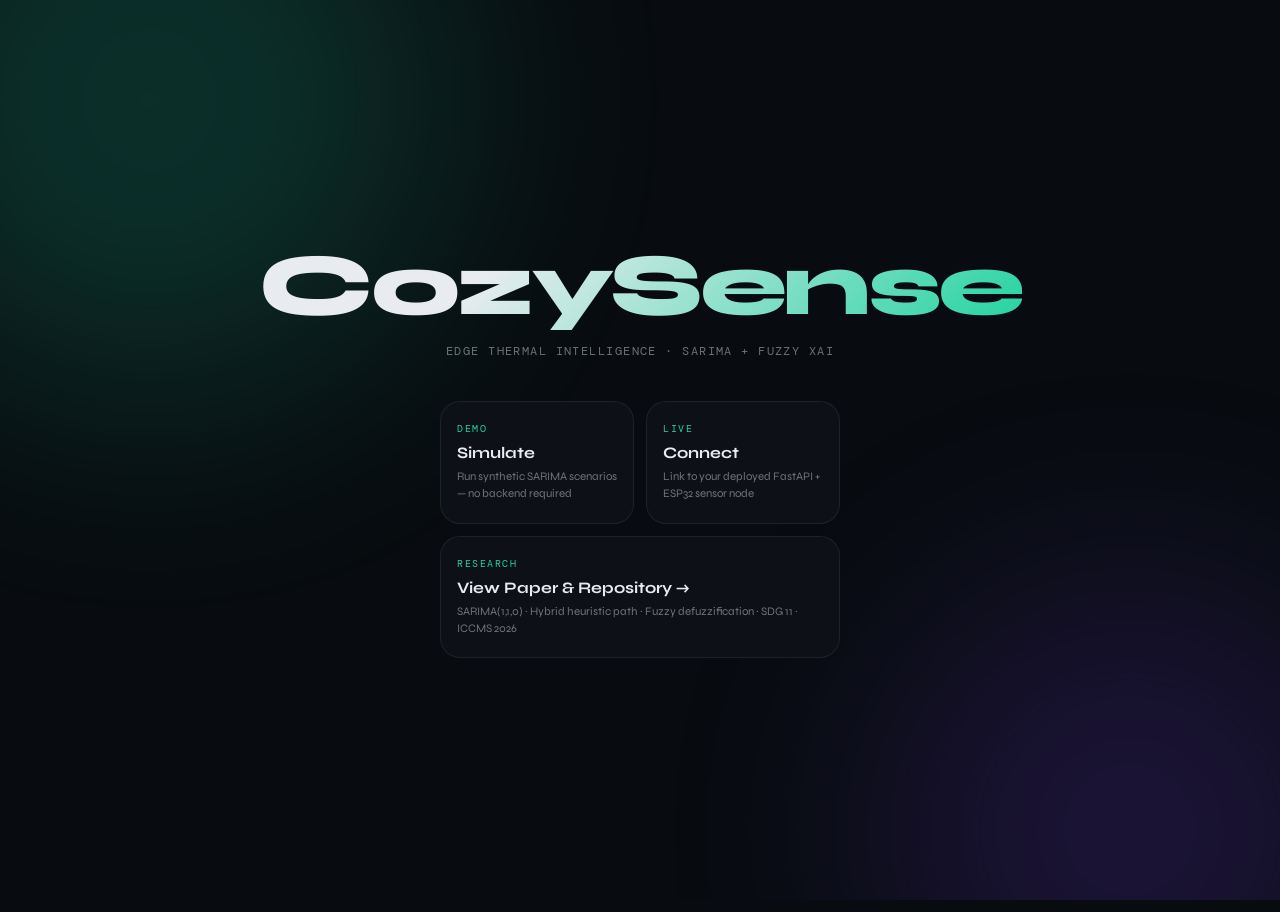
==== commit def47861: "fix: add index.html to repo root for GitHub Pages" ====
--- a/app/static/index.html
+++ b/app/static/index.html
@@ -1,286 +1,1110 @@
 <!DOCTYPE html>
 <html lang="en">
 <head>
-    <meta charset="UTF-8">
-    <meta name="viewport" content="width=device-width, initial-scale=1.0, maximum-scale=1.0, user-scalable=no">
-    <title>CozySense | Smart Climate Telemetry</title>
-    
-    <link rel="preconnect" href="https://fonts.googleapis.com">
-    <link rel="preconnect" href="https://fonts.gstatic.com" crossorigin>
-    <link href="https://fonts.googleapis.com/css2?family=Plus+Jakarta+Sans:wght@400;500;800&display=swap" rel="stylesheet">
-    
-    <style>
-        :root {
-            --bg: #020617;
-            --color1: #2563eb; 
-            --color2: #7c3aed;
-            --accent: #10b981;
-            --danger: #ef4444;
-            --warning: #fbbf24;
-            --cold: #3b82f6;
-            --neutral: rgba(255, 255, 255, 0.4);
-            --liquid-border: rgba(255, 255, 255, 0.08);
-        }
-
-        body, html { 
-            margin: 0; padding: 0; width: 100%; height: 100%;
-            min-height: 100dvh; font-family: 'Plus Jakarta Sans', sans-serif; 
-            background: var(--bg); color: white; overflow: hidden;
-        }
-
-        .mesh-container {
-            position: fixed; inset: 0; z-index: -1;
-            background: radial-gradient(circle at 50% 50%, #0f172a 0%, #020617 100%);
-        }
-        .mesh-ball {
-            position: absolute; border-radius: 50%; filter: blur(80px);
-            opacity: 0.3; animation: move 20s infinite alternate ease-in-out;
-        }
-        .ball-1 { width: 450px; height: 450px; background: var(--color1); top: -10%; left: -5%; }
-        .ball-2 { width: 550px; height: 550px; background: var(--color2); bottom: -10%; right: -5%; }
-
-        @keyframes move { 
-            0% { transform: translate(0, 0); } 
-            100% { transform: translate(100px, 100px); } 
-        }
-
-        /* NEW CROSS-BROWSER O-LOADER */
-        .loader-ring {
-            width: 60px;
-            height: 60px;
-            border: 6px solid rgba(255,255,255,0.1);
-            border-top: 6px solid var(--accent);
-            border-radius: 50%;
-            animation: spin 1s linear infinite;
-        }
-        @keyframes spin { 0% { transform: rotate(0deg); } 100% { transform: rotate(360deg); } }
-
-        #dashboard-ui {
-            opacity: 0; visibility: hidden; height: 100dvh;
-            display: flex; justify-content: center; align-items: center;
-            transition: 0.8s ease;
-        }
-
-        .main-card {
-            width: 400px; padding: 45px; border-radius: 40px;
-            background: linear-gradient(135deg, rgba(255,255,255,0.04) 0%, rgba(255,255,255,0.01) 100%);
-            backdrop-filter: blur(40px); border: 1px solid var(--liquid-border);
-            text-align: center; position: relative;
-        }
-
-        .temp-val { font-size: 100px; font-weight: 400; letter-spacing: -5px; margin: 0; }
-        
-        .status-pill {
-            display: inline-flex; align-items: center; gap: 10px;
-            padding: 10px 22px; border-radius: 100px;
-            background: rgba(0,0,0,0.3); border: 1px solid var(--liquid-border);
-            font-size: 11px; font-weight: 800; text-transform: uppercase;
-        }
-
-        .prediction-grid { display: grid; grid-template-columns: 1fr 1fr; gap: 15px; margin-top: 25px; }
-        .pred-card { background: rgba(255,255,255,0.02); padding: 18px; border-radius: 24px; border: 1px solid transparent; }
-
-        .btn-group { display: flex; flex-direction: column; gap: 10px; margin-top: 30px; }
-        
-        button {
-            width: 100%; border: 1px solid rgba(255,255,255,0.1); padding: 18px;
-            border-radius: 20px; font-size: 11px; font-weight: 800; cursor: pointer;
-            text-transform: uppercase; letter-spacing: 1px; transition: 0.3s;
-        }
-        
-        #stop-btn { background: rgba(255,255,255,0.05); color: #fff; }
-        #exit-btn { background: transparent; color: rgba(255,255,255,0.4); border: none; }
-        #exit-btn:hover { color: var(--danger); }
-
-        /* THE ANOMALY SCANNER ICON (+ symbol) */
-        .anomaly-svg { width: 80px; height: 80px; animation: pulse 1s infinite alternate; }
-        @keyframes pulse { from { opacity: 0.4; transform: scale(0.9); } to { opacity: 1; transform: scale(1.1); } }
-    </style>
+  <meta charset="UTF-8" />
+  <meta name="viewport" content="width=device-width, initial-scale=1.0, maximum-scale=1.0, user-scalable=no" />
+  <title>CozySense | Edge Climate Intelligence</title>
+
+  <link rel="preconnect" href="https://fonts.googleapis.com" />
+  <link rel="preconnect" href="https://fonts.gstatic.com" crossorigin />
+  <link href="https://fonts.googleapis.com/css2?family=DM+Mono:ital,wght@0,300;0,400;0,500;1,300&family=Syne:wght@400;600;700;800&display=swap" rel="stylesheet" />
+
+  <style>
+    /* ── DESIGN TOKENS ─────────────────────────────────────── */
+    :root {
+      --bg:         #080c10;
+      --surface:    #0d1117;
+      --surface2:   #131820;
+      --border:     rgba(255,255,255,0.07);
+      --border-hi:  rgba(255,255,255,0.15);
+      --text:       #e8ecf0;
+      --muted:      rgba(232,236,240,0.45);
+      --mono:       'DM Mono', monospace;
+      --sans:       'Syne', sans-serif;
+
+      /* Semantic accent (updated by JS) */
+      --accent:     #22d3a0;
+      --accent-dim: rgba(34,211,160,0.12);
+
+      /* State colours */
+      --c-stable:   #22d3a0;   /* teal  */
+      --c-warm:     #f59e0b;   /* amber */
+      --c-hot:      #10b981;   /* green */
+      --c-cold:     #60a5fa;   /* blue  */
+      --c-danger:   #f87171;   /* red   */
+      --c-econ:     #818cf8;   /* indigo */
+    }
+
+    *, *::before, *::after { box-sizing: border-box; margin: 0; padding: 0; }
+
+    html, body {
+      width: 100%; height: 100%; min-height: 100dvh;
+      background: var(--bg);
+      color: var(--text);
+      font-family: var(--sans);
+      overflow: hidden;
+    }
+
+    /* ── AMBIENT BACKGROUND ────────────────────────────────── */
+    .ambient {
+      position: fixed; inset: 0; z-index: 0; pointer-events: none;
+      overflow: hidden;
+    }
+    .orb {
+      position: absolute; border-radius: 50%;
+      filter: blur(120px); opacity: 0.18;
+      transition: background 2s ease, opacity 2s ease;
+    }
+    .orb-1 { width: 600px; height: 600px; top: -200px; left: -150px;  background: var(--accent); animation: drift1 25s infinite alternate ease-in-out; }
+    .orb-2 { width: 500px; height: 500px; bottom: -180px; right: -100px; background: #7c3aed;       animation: drift2 30s infinite alternate ease-in-out; }
+    @keyframes drift1 { to { transform: translate(80px, 60px); } }
+    @keyframes drift2 { to { transform: translate(-60px, -80px); } }
+
+    /* ── LAYOUT ────────────────────────────────────────────── */
+    #app { position: relative; z-index: 1; height: 100dvh; display: flex; flex-direction: column; }
+
+    /* ── SCREENS ────────────────────────────────────────────── */
+    .screen {
+      position: absolute; inset: 0;
+      display: flex; flex-direction: column;
+      align-items: center; justify-content: center;
+      transition: opacity 0.5s ease, transform 0.5s ease;
+    }
+    .screen.hidden { opacity: 0; pointer-events: none; transform: translateY(12px); }
+
+    /* ── ONBOARDING ─────────────────────────────────────────── */
+    #screen-onboard { gap: 0; padding: 24px 20px; overflow: hidden; }
+
+    .wordmark {
+      font-family: var(--sans);
+      font-size: clamp(2.4rem, 11vw, 5.5rem); /* FIX: scales down on narrow mobile */
+      font-weight: 800;
+      letter-spacing: -0.04em;
+      line-height: 1;
+      max-width: 90vw;           /* FIX: never bleeds past viewport */
+      text-align: center;
+      background: linear-gradient(135deg, var(--text) 30%, var(--accent));
+      -webkit-background-clip: text;
+      -webkit-text-fill-color: transparent;
+      background-clip: text;
+    }
+    .tagline {
+      font-family: var(--mono);
+      font-size: clamp(0.55rem, 2.2vw, 0.75rem); /* FIX: scales with viewport */
+      color: var(--muted);
+      letter-spacing: 0.12em;
+      text-transform: uppercase;
+      margin-top: 12px;
+      text-align: center;
+      max-width: 88vw;           /* FIX: prevents awkward single-word wrap */
+      line-height: 1.6;
+    }
+
+    .mode-grid {
+      display: grid;
+      grid-template-columns: 1fr 1fr;
+      gap: 12px;
+      margin-top: 40px;
+      width: min(400px, 88vw);
+    }
+    .mode-card {
+      background: var(--surface);
+      border: 1px solid var(--border);
+      border-radius: 20px;
+      padding: 20px 16px;
+      cursor: pointer;
+      transition: border-color 0.2s, background 0.2s, transform 0.15s;
+      text-align: left;
+    }
+    .mode-card:hover { border-color: var(--border-hi); background: var(--surface2); transform: translateY(-2px); }
+    .mode-card:active { transform: translateY(0); }
+    .mode-card .label {
+      font-size: 0.65rem;
+      font-family: var(--mono);
+      letter-spacing: 0.15em;
+      text-transform: uppercase;
+      color: var(--accent);
+      margin-bottom: 8px;
+    }
+    .mode-card .title { font-size: 1rem; font-weight: 700; }
+    .mode-card .desc  { font-size: 0.72rem; color: var(--muted); margin-top: 6px; line-height: 1.5; }
+    .mode-card.full   { grid-column: span 2; }
+
+    /* ── CONFIG MODAL ───────────────────────────────────────── */
+    #screen-config { gap: 20px; }
+    .config-box {
+      background: var(--surface);
+      border: 1px solid var(--border);
+      border-radius: 24px;
+      padding: 32px;
+      width: min(420px, 90vw);
+    }
+    .config-box h2 { font-size: 1.1rem; font-weight: 700; margin-bottom: 6px; }
+    .config-box p  { font-size: 0.78rem; color: var(--muted); margin-bottom: 24px; line-height: 1.55; }
+    .field-label {
+      font-family: var(--mono);
+      font-size: 0.65rem;
+      letter-spacing: 0.12em;
+      text-transform: uppercase;
+      color: var(--muted);
+      margin-bottom: 8px;
+      display: block;
+    }
+    .field-input {
+      width: 100%; background: var(--bg);
+      border: 1px solid var(--border);
+      border-radius: 12px; padding: 12px 16px;
+      color: var(--text); font-family: var(--mono); font-size: 0.85rem;
+      outline: none; transition: border-color 0.2s;
+    }
+    .field-input:focus { border-color: var(--accent); }
+    .field-hint { font-size: 0.7rem; color: var(--muted); margin-top: 6px; }
+    .btn-primary {
+      width: 100%; padding: 14px; border-radius: 14px;
+      background: var(--accent); color: #000;
+      font-family: var(--sans); font-size: 0.8rem; font-weight: 700;
+      letter-spacing: 0.08em; text-transform: uppercase;
+      border: none; cursor: pointer; margin-top: 24px;
+      transition: opacity 0.2s, transform 0.15s;
+    }
+    .btn-primary:hover { opacity: 0.88; }
+    .btn-primary:active { transform: scale(0.98); }
+    .btn-ghost {
+      background: none; border: 1px solid var(--border);
+      color: var(--muted); width: 100%; padding: 12px;
+      border-radius: 14px; font-family: var(--sans); font-size: 0.75rem;
+      cursor: pointer; margin-top: 10px;
+      transition: border-color 0.2s, color 0.2s;
+    }
+    .btn-ghost:hover { border-color: var(--border-hi); color: var(--text); }
+
+    /* ── DASHBOARD ──────────────────────────────────────────── */
+    #screen-dash {
+      justify-content: flex-start;
+      padding: 0;
+      overflow-y: auto;
+      overflow-x: hidden;
+    }
+    .dash-inner {
+      width: min(420px, 100vw);
+      padding: 24px 20px 32px;
+      margin: 0 auto;
+      display: flex;
+      flex-direction: column;
+      gap: 16px;
+      min-height: 100dvh;
+    }
+
+    /* Top bar */
+    .topbar {
+      display: flex; align-items: center; justify-content: space-between;
+      padding: 6px 0; gap: 8px;
+    }
+    .topbar-brand { font-size: 0.88rem; font-weight: 800; letter-spacing: -0.02em; flex-shrink: 0; }
+    .mode-badge {
+      font-family: var(--mono);
+      font-size: 0.58rem;
+      letter-spacing: 0.12em;
+      text-transform: uppercase;
+      padding: 4px 9px;
+      border-radius: 100px;
+      border: 1px solid var(--border);
+      color: var(--muted);
+      flex-shrink: 0;
+    }
+    .mode-badge.live { border-color: var(--accent); color: var(--accent); }
+    .topbar-exit {
+      background: none; border: none; color: var(--muted); cursor: pointer;
+      font-size: 0.7rem; font-family: var(--mono);
+      letter-spacing: 0.1em; text-transform: uppercase;
+      transition: color 0.2s; padding: 6px;
+    }
+    .topbar-exit:hover { color: var(--c-danger); }
+
+    /* Status pill */
+    .status-pill {
+      display: inline-flex; align-items: center; gap: 8px;
+      padding: 6px 14px;
+      border-radius: 100px;
+      border: 1px solid var(--border);
+      background: var(--accent-dim);
+      font-family: var(--mono);
+      font-size: 0.65rem;
+      letter-spacing: 0.12em;
+      text-transform: uppercase;
+      color: var(--accent);
+      transition: all 0.4s ease;
+      width: fit-content;
+    }
+    .pill-dot {
+      width: 6px; height: 6px; border-radius: 50%;
+      background: var(--accent);
+      transition: background 0.4s ease;
+    }
+    .pill-dot.blink { animation: blink 0.8s infinite; }
+    @keyframes blink { 0%,100%{opacity:1} 50%{opacity:0.2} }
+
+    /* Main temp card */
+    .temp-card {
+      background: var(--surface);
+      border: 1px solid var(--border);
+      border-radius: 24px;
+      padding: 20px 16px;
+      position: relative;
+      overflow: visible;        /* FIX: was 'hidden', clipped large temp number */
+      transition: border-color 0.4s ease;
+    }
+    .temp-card::before {
+      content: '';
+      position: absolute;
+      inset: 0;
+      border-radius: 24px;     /* match parent so pseudo-el doesn't bleed */
+      background: radial-gradient(ellipse 60% 50% at 80% 20%, var(--accent-dim), transparent);
+      pointer-events: none;
+      transition: background 0.8s ease;
+      overflow: hidden;
+    }
+    .temp-row {
+      display: flex;
+      align-items: flex-end;
+      gap: 10px;
+      flex-wrap: wrap;          /* FIX: wrap on very small screens */
+    }
+    .temp-big {
+      font-size: clamp(3.8rem, 18vw, 5.8rem);  /* FIX: tighter clamp for mobile */
+      font-weight: 400;
+      letter-spacing: -0.04em;
+      line-height: 1;
+      font-family: var(--sans);
+      transition: color 0.4s ease;
+    }
+    .temp-unit {
+      font-size: 1.5rem;
+      color: var(--muted);
+      margin-bottom: 8px;
+    }
+    .trend-badge {
+      font-family: var(--mono);
+      font-size: 0.65rem;
+      letter-spacing: 0.08em;
+      padding: 4px 9px;
+      border-radius: 8px;
+      background: var(--accent-dim);
+      color: var(--accent);
+      margin-bottom: 8px;
+      transition: all 0.4s ease;
+      align-self: center;
+      white-space: nowrap;      /* FIX: prevent trend text from wrapping */
+    }
+    .cta-text {
+      font-size: 0.8rem;
+      line-height: 1.6;
+      color: var(--muted);
+      margin-top: 14px;
+      min-height: 48px;
+      transition: opacity 0.3s ease;
+    }
+    .cta-text.updating { opacity: 0.3; }
+
+    /* Forecast grid */
+    .forecast-grid { display: grid; grid-template-columns: 1fr 1fr; gap: 12px; }
+    .forecast-card {
+      background: var(--surface);
+      border: 1px solid var(--border);
+      border-radius: 20px;
+      padding: 18px 20px;
+      transition: border-color 0.3s;
+    }
+    .forecast-label {
+      font-family: var(--mono);
+      font-size: 0.6rem;
+      letter-spacing: 0.15em;
+      text-transform: uppercase;
+      color: var(--muted);
+      margin-bottom: 8px;
+    }
+    .forecast-val {
+      font-size: 1.6rem;
+      font-weight: 600;
+      letter-spacing: -0.03em;
+      transition: color 0.4s ease;
+    }
+    .forecast-sub {
+      font-family: var(--mono);
+      font-size: 0.62rem;
+      color: var(--muted);
+      margin-top: 4px;
+    }
+
+    /* Sparkline chart */
+    .chart-card {
+      background: var(--surface);
+      border: 1px solid var(--border);
+      border-radius: 20px;
+      padding: 18px 20px;
+    }
+    .chart-header {
+      display: flex; align-items: center; justify-content: space-between;
+      margin-bottom: 14px;
+    }
+    .chart-title {
+      font-family: var(--mono);
+      font-size: 0.62rem;
+      letter-spacing: 0.14em;
+      text-transform: uppercase;
+      color: var(--muted);
+    }
+    .chart-range {
+      font-family: var(--mono); font-size: 0.62rem; color: var(--muted);
+    }
+    #sparkline { width: 100%; height: 80px; display: block; }
+
+    /* XAI panel */
+    .xai-card {
+      background: var(--surface);
+      border: 1px solid var(--border);
+      border-radius: 20px;
+      padding: 20px;
+    }
+    .xai-header {
+      display: flex; align-items: center; gap: 10px; margin-bottom: 14px;
+    }
+    .xai-icon {
+      width: 28px; height: 28px; border-radius: 8px;
+      background: var(--accent-dim);
+      display: flex; align-items: center; justify-content: center;
+      flex-shrink: 0;
+    }
+    .xai-title {
+      font-family: var(--mono);
+      font-size: 0.62rem;
+      letter-spacing: 0.14em;
+      text-transform: uppercase;
+      color: var(--muted);
+    }
+    .mu-bars { display: flex; flex-direction: column; gap: 8px; }
+    .mu-row { display: flex; align-items: center; gap: 10px; }
+    .mu-label { font-family: var(--mono); font-size: 0.65rem; color: var(--muted); width: 60px; flex-shrink: 0; }
+    .mu-track { flex: 1; height: 4px; background: var(--border); border-radius: 100px; overflow: hidden; }
+    .mu-fill  { height: 100%; border-radius: 100px; background: var(--accent); transition: width 0.6s ease; }
+    .mu-val   { font-family: var(--mono); font-size: 0.62rem; color: var(--muted); width: 36px; text-align: right; }
+
+    /* Demo scenario picker */
+    .scenario-row {
+      display: flex; gap: 8px; flex-wrap: wrap;
+    }
+    .scenario-btn {
+      font-family: var(--mono);
+      font-size: 0.6rem;
+      letter-spacing: 0.1em;
+      text-transform: uppercase;
+      padding: 6px 12px;
+      border-radius: 100px;
+      border: 1px solid var(--border);
+      background: none;
+      color: var(--muted);
+      cursor: pointer;
+      transition: all 0.2s;
+    }
+    .scenario-btn:hover  { border-color: var(--accent); color: var(--accent); }
+    .scenario-btn.active { border-color: var(--accent); color: var(--accent); background: var(--accent-dim); }
+
+    /* Bottom controls */
+    .controls {
+      display: flex; gap: 10px; padding-top: 4px;
+    }
+    .ctrl-btn {
+      flex: 1; padding: 14px;
+      border-radius: 16px;
+      border: 1px solid var(--border);
+      background: var(--surface);
+      color: var(--text);
+      font-family: var(--sans); font-size: 0.72rem;
+      font-weight: 700; letter-spacing: 0.05em;
+      text-transform: uppercase; cursor: pointer;
+      transition: all 0.2s;
+    }
+    .ctrl-btn:hover { border-color: var(--border-hi); }
+    .ctrl-btn.danger { color: var(--c-danger); border-color: rgba(248,113,113,0.3); }
+    .ctrl-btn.danger:hover { background: rgba(248,113,113,0.08); }
+
+    /* ── ANOMALY FLASH ──────────────────────────────────────── */
+    .anomaly-flash {
+      position: fixed; inset: 0; z-index: 100;
+      background: rgba(245, 158, 11, 0.08);
+      pointer-events: none;
+      opacity: 0;
+      transition: opacity 0.3s ease;
+    }
+    .anomaly-flash.show { animation: flash-pulse 1.2s ease-in-out; }
+    @keyframes flash-pulse {
+      0%,100% { opacity: 0; }
+      30%      { opacity: 1; }
+    }
+
+    /* Loader */
+    .loader-ring {
+      width: 36px; height: 36px;
+      border: 3px solid var(--border);
+      border-top-color: var(--accent);
+      border-radius: 50%;
+      animation: spin 0.9s linear infinite;
+    }
+    @keyframes spin { to { transform: rotate(360deg); } }
+
+    .boot-state {
+      display: flex; flex-direction: column; align-items: center; gap: 14px;
+      padding: 40px 0;
+    }
+    .boot-msg {
+      font-family: var(--mono); font-size: 0.65rem;
+      letter-spacing: 0.2em; text-transform: uppercase; color: var(--muted);
+    }
+
+    /* Responsive */
+    @media (max-width: 380px) {
+      .temp-big        { font-size: 3.6rem; }
+      .dash-inner      { padding: 14px 12px 24px; gap: 12px; }
+      .temp-card       { padding: 20px 16px; }
+      .forecast-card   { padding: 14px 14px; }
+      .forecast-val    { font-size: 1.35rem; }
+      .wordmark        { font-size: 2.8rem; }
+      .mode-grid       { margin-top: 32px; gap: 10px; }
+      .mode-card       { padding: 18px 16px; }
+    }
+    @media (max-width: 320px) {
+      .temp-big        { font-size: 3rem; }
+      .temp-unit       { font-size: 1.2rem; }
+    }
+  </style>
 </head>
 <body>
 
-    <div class="mesh-container">
-        <div class="mesh-ball ball-1"></div>
-        <div class="mesh-ball ball-2"></div>
+<div class="ambient">
+  <div class="orb orb-1"></div>
+  <div class="orb orb-2"></div>
+</div>
+<div class="anomaly-flash" id="anomaly-flash"></div>
+
+<div id="app">
+
+  <!-- ═══════════════════════════════ ONBOARDING ══ -->
+  <div class="screen" id="screen-onboard">
+    <div class="wordmark">CozySense</div>
+    <div class="tagline">Edge Thermal Intelligence · SARIMA + Fuzzy XAI</div>
+
+    <div class="mode-grid">
+      <div class="mode-card" onclick="enterDemo()">
+        <div class="label">Demo</div>
+        <div class="title">Simulate</div>
+        <div class="desc">Run synthetic SARIMA scenarios — no backend required</div>
+      </div>
+      <div class="mode-card" onclick="enterConfig()">
+        <div class="label">Live</div>
+        <div class="title">Connect</div>
+        <div class="desc">Link to your deployed FastAPI + ESP32 sensor node</div>
+      </div>
+      <div class="mode-card full" onclick="window.open('https://github.com/clemweb3/limiting-factor-iot-forecast','_blank')">
+        <div class="label">Research</div>
+        <div class="title">View Paper & Repository →</div>
+        <div class="desc">SARIMA(1,1,0) · Hybrid heuristic path · Fuzzy defuzzification · SDG 11 · ICCMS 2026</div>
+      </div>
     </div>
-
-    <div id="onboarding-screen" style="height: 100dvh; display: flex; flex-direction: column; justify-content: center; align-items: center;">
-        <h1 style="font-size: 4rem; font-weight: 800; margin: 0;">CozySense</h1>
-        <p style="opacity: 0.6;">Atmospheric Intelligence Engine</p>
-        <button onclick="launchApp()" style="margin-top: 30px; padding: 18px 45px; border-radius: 50px; border: none; cursor: pointer; font-weight: 800; background: white; color: black; width: auto;">Begin Session</button>
+  </div>
+
+  <!-- ═══════════════════════════════ LIVE CONFIG ══ -->
+  <div class="screen hidden" id="screen-config">
+    <div class="config-box">
+      <h2>Connect Live Backend</h2>
+      <p>Point to your deployed FastAPI server. The frontend will poll <code style="font-family:var(--mono);font-size:0.8em;color:var(--accent)">/status</code> every 5 seconds.</p>
+
+      <label class="field-label" for="api-url">Backend URL</label>
+      <input class="field-input" id="api-url" type="url"
+             placeholder="https://your-app.onrender.com"
+             value="" />
+      <div class="field-hint">Deployed on Render, Railway, or any public host</div>
+
+      <button class="btn-primary" onclick="connectLive()">Connect & Launch</button>
+      <button class="btn-ghost"   onclick="goBack()">← Back</button>
     </div>
-
-    <div id="dashboard-ui">
-        <div class="main-card" id="main-card">
-            <div class="status-pill">
-                <span id="pill-dot" style="width:8px; height:8px; border-radius:50%;"></span>
-                <span id="pill-text">Initializing...</span>
-            </div>
-
-            <div id="display-container" style="margin: 40px 0; position: relative; min-height: 220px; display: flex; align-items: center; justify-content: center;">
-                
-                <div id="boot-loader" style="display: flex; flex-direction: column; align-items: center; gap: 20px;">
-                    <div class="loader-ring"></div>
-                    <p style="font-size: 10px; opacity: 0.5; letter-spacing: 2px;">SECURE LINK ESTABLISHING</p>
-                </div>
-
-                <div id="data-view" style="width: 100%; transition: opacity 0.5s ease; display: none; opacity: 0;">
-                    <div class="temp-val" id="disp-temp">--°</div>
-                    <p id="disp-cta" style="font-size: 13px; opacity: 0.7; max-width: 280px; margin: 10px auto 0; line-height: 1.5; min-height: 40px;">Waiting for telemetry...</p>
-                </div>
-
-                <div id="anomaly-view" style="display: none; position: absolute; z-index: 10;">
-                    <svg class="anomaly-svg" viewBox="0 0 24 24" fill="none" stroke="var(--accent)" stroke-width="2" stroke-linecap="round" stroke-linejoin="round">
-                        <line x1="12" y1="5" x2="12" y2="19"></line>
-                        <line x1="5" y1="12" x2="19" y2="12"></line>
-                    </svg>
-                    <p style="font-size: 10px; letter-spacing: 2px; text-transform: uppercase; margin-top: 10px; opacity: 0.8; color: var(--accent);">Anomaly Detected</p>
-                </div>
-            </div>
-
-            <div class="prediction-grid">
-                <div class="pred-card">
-                    <small style="opacity:0.4; font-size:9px; font-weight:800;">30m Outlook</small><br>
-                    <b id="d30" style="font-size:22px;">--</b>
-                </div>
-                <div class="pred-card">
-                    <small style="opacity:0.4; font-size:9px; font-weight:800;">60m Outlook</small><br>
-                    <b id="d60" style="font-size:22px;">--</b>
-                </div>
-            </div>
-
-            <div class="btn-group">
-                <button id="stop-btn" onclick="toggleSensing()">Pause Telemetry</button>
-                <button id="exit-btn" onclick="exitSession()">Exit Session</button>
-            </div>
+  </div>
+
+  <!-- ═══════════════════════════════ DASHBOARD ══ -->
+  <div class="screen hidden" id="screen-dash">
+    <div class="dash-inner">
+
+      <!-- Top bar -->
+      <div class="topbar">
+        <span class="topbar-brand">CozySense</span>
+        <span class="mode-badge" id="mode-badge">DEMO</span>
+        <button class="topbar-exit" onclick="exitSession()">Exit</button>
+      </div>
+
+      <!-- Status pill -->
+      <div>
+        <div class="status-pill" id="status-pill">
+          <span class="pill-dot" id="pill-dot"></span>
+          <span id="pill-text">Initializing</span>
         </div>
+      </div>
+
+      <!-- Temp card -->
+      <div class="temp-card" id="temp-card">
+        <div class="temp-row">
+          <div class="temp-big" id="temp-display">--</div>
+          <div class="temp-unit">°C</div>
+          <div class="trend-badge" id="trend-badge">-- trend</div>
+        </div>
+        <div class="cta-text" id="cta-text">Waiting for first reading…</div>
+      </div>
+
+      <!-- Forecast -->
+      <div class="forecast-grid">
+        <div class="forecast-card">
+          <div class="forecast-label">30 min outlook</div>
+          <div class="forecast-val" id="fc-30">--</div>
+          <div class="forecast-sub" id="fc-30-delta">--</div>
+        </div>
+        <div class="forecast-card">
+          <div class="forecast-label">60 min outlook</div>
+          <div class="forecast-val" id="fc-60">--</div>
+          <div class="forecast-sub" id="fc-60-delta">--</div>
+        </div>
+      </div>
+
+      <!-- Sparkline -->
+      <div class="chart-card">
+        <div class="chart-header">
+          <span class="chart-title">Temperature history</span>
+          <span class="chart-range" id="chart-range">-- samples</span>
+        </div>
+        <svg id="sparkline" viewBox="0 0 380 80" preserveAspectRatio="none"></svg>
+      </div>
+
+      <!-- XAI fuzzy panel -->
+      <div class="xai-card">
+        <div class="xai-header">
+          <div class="xai-icon">
+            <svg width="14" height="14" viewBox="0 0 24 24" fill="none" stroke="currentColor" stroke-width="2" stroke-linecap="round">
+              <path d="M12 2L2 7l10 5 10-5-10-5z"/><path d="M2 17l10 5 10-5"/><path d="M2 12l10 5 10-5"/>
+            </svg>
+          </div>
+          <span class="xai-title">Fuzzy membership · XAI transparency</span>
+        </div>
+        <div class="mu-bars">
+          <div class="mu-row">
+            <span class="mu-label">μ Heat</span>
+            <div class="mu-track"><div class="mu-fill" id="mu-heat" style="width:0%"></div></div>
+            <span class="mu-val" id="mu-heat-val">0.00</span>
+          </div>
+          <div class="mu-row">
+            <span class="mu-label">μ Warm</span>
+            <div class="mu-track"><div class="mu-fill" id="mu-warm" style="width:0%;background:var(--c-warm)"></div></div>
+            <span class="mu-val" id="mu-warm-val">0.00</span>
+          </div>
+          <div class="mu-row">
+            <span class="mu-label">μ Cold</span>
+            <div class="mu-track"><div class="mu-fill" id="mu-cold" style="width:0%;background:var(--c-cold)"></div></div>
+            <span class="mu-val" id="mu-cold-val">0.00</span>
+          </div>
+        </div>
+      </div>
+
+      <!-- Demo scenario picker (only in demo mode) -->
+      <div id="scenario-panel">
+        <div class="chart-title" style="margin-bottom:10px">Inject scenario</div>
+        <div class="scenario-row">
+          <button class="scenario-btn active" onclick="setScenario('stable')"        id="sc-stable">Stable</button>
+          <button class="scenario-btn"        onclick="setScenario('morning_rise')"  id="sc-morning_rise">Morning rise</button>
+          <button class="scenario-btn"        onclick="setScenario('thermal_shock')" id="sc-thermal_shock">Thermal shock</button>
+          <button class="scenario-btn"        onclick="setScenario('cold_event')"    id="sc-cold_event">Cold event</button>
+          <button class="scenario-btn"        onclick="setScenario('proactive')"     id="sc-proactive">Proactive</button>
+        </div>
+      </div>
+
+      <!-- Controls -->
+      <div class="controls">
+        <button class="ctrl-btn" id="pause-btn" onclick="togglePause()">Pause</button>
+        <button class="ctrl-btn danger"          onclick="exitSession()">Exit</button>
+      </div>
+
     </div>
-
-    <script>
-        let sensingActive = false;
-        let refreshInterval = null;
-        let isScanning = false;
-        let firstLoadComplete = false;
-        let activeAnomaly = "";
-
-        function launchApp() {
-            document.getElementById('onboarding-screen').style.display = 'none';
-            const ui = document.getElementById('dashboard-ui');
-            ui.style.visibility = 'visible';
-            ui.style.opacity = '1';
-            
-            // Show loader for exactly 2 seconds before starting data sync
-            setTimeout(() => {
-                startSensing();
-            }, 2000);
-        }
-
-        function exitSession() {
-            sensingActive = false;
-            clearInterval(refreshInterval);
-            document.getElementById('dashboard-ui').style.opacity = '0';
-            document.getElementById('dashboard-ui').style.visibility = 'hidden';
-            setTimeout(() => {
-                document.getElementById('onboarding-screen').style.display = 'flex';
-                // Reset states for next time
-                firstLoadComplete = false;
-                document.getElementById('boot-loader').style.display = 'flex';
-                document.getElementById('data-view').style.display = 'none';
-            }, 800);
-        }
-
-        function startSensing() {
-            sensingActive = true;
-            refresh(); 
-            refreshInterval = setInterval(refresh, 3000);
-        }
-
-        async function refresh() {
-            if (isScanning || !sensingActive) return;
-
-            try {
-                const r = await fetch('/history');
-                const data = await r.json();
-                if(!data || data.length === 0) return;
-                
-                const latest = data[0];
-                const [cmd, state] = latest.decision.split(':');
-
-                document.getElementById('disp-temp').innerText = Math.round(latest.temperature) + "°";
-                document.getElementById('disp-cta').innerText = latest.human_notes;
-                document.getElementById('d30').innerText = latest.prediction_30.toFixed(1) + "°";
-                document.getElementById('d60').innerText = latest.prediction_60.toFixed(1) + "°";
-
-                if (!firstLoadComplete) {
-                    document.getElementById('boot-loader').style.display = 'none';
-                    const dataView = document.getElementById('data-view');
-                    dataView.style.display = 'block';
-                    setTimeout(() => { dataView.style.opacity = '1'; }, 50);
-                    firstLoadComplete = true;
-                }
-
-                if (state.includes("ANOMALY")) {
-                    if (activeAnomaly !== state) {
-                        runDiagnosticSequence(state, cmd);
-                        activeAnomaly = state;
-                    } else {
-                        applyThemeLogic(cmd, state);
-                    }
-                } else {
-                    activeAnomaly = "";
-                    applyThemeLogic(cmd, state);
-                }
-            } catch(e) { console.error("Sync Error", e); }
-        }
-
-        function runDiagnosticSequence(state, cmd) {
-            isScanning = true;
-            const dataView = document.getElementById('data-view');
-            const scanView = document.getElementById('anomaly-view');
-            
-            dataView.style.opacity = "0";
-            setTimeout(() => { if (isScanning) scanView.style.display = "block"; }, 300);
-            
-            let color = state.includes("COLD") ? "var(--cold)" : "var(--warning)";
-            updateTheme(color, "SCANNING...");
-
-            setTimeout(() => {
-                scanView.style.display = "none";
-                dataView.style.opacity = "1";
-                isScanning = false;
-                applyThemeLogic(cmd, state);
-            }, 2500);
-        }
-
-        function applyThemeLogic(cmd, state) {
-            let theme = "var(--accent)";
-            if (cmd.includes("YELLOW")) theme = "var(--warning)";
-            if (cmd.includes("BLUE")) theme = "var(--cold)";
-            
-            if (state.includes("EMERGENCY")) {
-                theme = "var(--danger)";
-            }
-            updateTheme(theme, state);
-        }
-
-        function updateTheme(color, label) {
-            document.documentElement.style.setProperty('--accent', color);
-            document.getElementById('pill-dot').style.backgroundColor = color;
-            document.getElementById('pill-text').innerText = label.replace(/_/g, ' ');
-            document.getElementById('pill-text').style.color = color;
-        }
-
-        function toggleSensing() {
-            if(sensingActive) {
-                sensingActive = false;
-                clearInterval(refreshInterval);
-                updateTheme('var(--neutral)', "Suspended");
-                document.getElementById('stop-btn').innerText = "Resume Telemetry";
-            } else {
-                startSensing();
-                document.getElementById('stop-btn').innerText = "Pause Telemetry";
-            }
-        }
-    </script>
+  </div><!-- /screen-dash -->
+
+</div><!-- /app -->
+
+<script>
+/* ─────────────────────────────────────────────────────────
+   CozySense Frontend Engine v3
+   Handles: Demo mode (in-browser SARIMA simulation),
+            Live mode (polls /status from external FastAPI),
+            Fuzzy membership display, sparkline chart,
+            Anomaly state management, theme transitions
+   ───────────────────────────────────────────────────────── */
+
+// ── STATE ─────────────────────────────────────────────────
+const State = {
+  mode:           null,    // 'demo' | 'live'
+  apiUrl:         '',
+  paused:         false,
+  scenario:       'stable',
+  interval:       null,
+  history:        [],       // {temp, p30, p60, state, cmd, cta, ts}[]
+  lastAnomaly:    null,
+  anomalyCounter: 0,
+  ANOMALY_COOLDOWN: 5,
+
+  // Demo-mode SARIMA approximation state
+  demo: {
+    step:       0,
+    base:       25.0,
+    window:     [],
+    WARM_THRESHOLD: 27.0,
+    HOT_LIMIT:      30.0,
+    COLD_VALLEY:    18.0,
+    SPIKE_HEAT:     1.5,
+    SPIKE_COLD:    -2.0,
+    ANOMALY_COOLDOWN_SAMPLES: 5,
+    _anomalyActive:  false,
+    _anomalyType:    null,
+    _cooldownCount:  0,
+  }
+};
+
+// ── SCENARIO DEFINITIONS ──────────────────────────────────
+const SCENARIOS = {
+  stable:        { base: 25.0, amp: 1.2, freq: 0.08, noise: 0.25, hum: 60 },
+  morning_rise:  { base: 22.0, amp: 4.0, freq: 0.04, noise: 0.4,  hum: 65 },
+  thermal_shock: { base: 25.0, amp: 0.5, freq: 0.05, noise: 0.2,  hum: 55, shock: true },
+  cold_event:    { base: 17.0, amp: 0.8, freq: 0.06, noise: 0.35, hum: 72 },
+  proactive:     { base: 27.8, amp: 1.5, freq: 0.07, noise: 0.2,  hum: 58 },
+};
+
+// ── NAVIGATION ────────────────────────────────────────────
+function show(id) {
+  document.querySelectorAll('.screen').forEach(s => {
+    s.classList.toggle('hidden', s.id !== id);
+  });
+}
+
+function enterDemo() {
+  State.mode = 'demo';
+  resetDemoState();
+  document.getElementById('mode-badge').textContent = 'DEMO';
+  document.getElementById('mode-badge').classList.remove('live');
+  document.getElementById('scenario-panel').style.display = '';
+  show('screen-dash');
+  startPolling();
+}
+
+function enterConfig() {
+  show('screen-config');
+}
+
+function connectLive() {
+  const url = document.getElementById('api-url').value.trim().replace(/\/$/, '');
+  if (!url) { alert('Please enter a backend URL.'); return; }
+  State.mode   = 'live';
+  State.apiUrl = url;
+  document.getElementById('mode-badge').textContent = 'LIVE';
+  document.getElementById('mode-badge').classList.add('live');
+  document.getElementById('scenario-panel').style.display = 'none';
+  show('screen-dash');
+  startPolling();
+}
+
+function goBack() { show('screen-onboard'); }
+
+function exitSession() {
+  stopPolling();
+  resetDemoState();
+  State.history = [];
+  show('screen-onboard');
+  setTheme('stable');
+  document.getElementById('temp-display').textContent = '--';
+  document.getElementById('cta-text').textContent = 'Waiting for first reading…';
+  document.getElementById('pill-text').textContent = 'Initializing';
+  clearSparkline();
+}
+
+// ── POLLING ───────────────────────────────────────────────
+function startPolling() {
+  stopPolling();
+  tick(); // immediate first tick
+  State.interval = setInterval(tick, State.mode === 'demo' ? 3000 : 5000);
+}
+
+function stopPolling() {
+  if (State.interval) { clearInterval(State.interval); State.interval = null; }
+}
+
+function togglePause() {
+  State.paused = !State.paused;
+  const btn = document.getElementById('pause-btn');
+  btn.textContent = State.paused ? 'Resume' : 'Pause';
+  if (!State.paused) tick();
+}
+
+async function tick() {
+  if (State.paused) return;
+  try {
+    if (State.mode === 'demo') {
+      const reading = generateDemoReading();
+      applyReading(reading);
+    } else {
+      const res  = await fetch(`${State.apiUrl}/status`, { cache: 'no-store' });
+      if (!res.ok) throw new Error(`HTTP ${res.status}`);
+      const data = await res.json();
+      if (data.status === 'no_data') return;
+      applyReading({
+        temp:  data.temperature,
+        p30:   data.forecast_30m,
+        p60:   data.forecast_60m,
+        state: data.state,
+        cmd:   data.command,
+        cta:   data.cta,
+        trend: data.trend,
+      });
+      // Also fetch history for sparkline
+      fetchHistory();
+    }
+  } catch(e) {
+    console.warn('[CozySense] Poll error:', e.message);
+    document.getElementById('pill-text').textContent = 'Reconnecting…';
+  }
+}
+
+async function fetchHistory() {
+  try {
+    const res  = await fetch(`${State.apiUrl}/history?limit=20`, { cache: 'no-store' });
+    const data = await res.json();
+    if (Array.isArray(data)) {
+      const histTemps = data.map(r => r.temperature);
+      drawSparkline(histTemps);
+      document.getElementById('chart-range').textContent = `${histTemps.length} samples`;
+    }
+  } catch(e) { /* silent */ }
+}
+
+// ── DEMO SARIMA SIMULATION ────────────────────────────────
+// Approximates SARIMA(1,1,0) s=288 behaviour:
+//   - Diurnal sine wave as seasonal component
+//   - AR(1) smoothing on the residual
+//   - Heuristic spike detection (mirrors Python logic exactly)
+
+function resetDemoState() {
+  const d = State.demo;
+  d.step = 0;
+  d.window = [];
+  d._anomalyActive  = false;
+  d._anomalyType    = null;
+  d._cooldownCount  = 0;
+}
+
+function randn() {
+  // Box-Muller transform for Gaussian noise
+  const u = 1 - Math.random();
+  const v = Math.random();
+  return Math.sqrt(-2.0 * Math.log(u)) * Math.cos(2.0 * Math.PI * v);
+}
+
+function generateDemoReading() {
+  const d   = State.demo;
+  const sc  = SCENARIOS[State.scenario];
+  d.step++;
+
+  // Seasonal component (diurnal)
+  const seasonal = sc.amp * Math.sin(sc.freq * d.step + (State.scenario === 'morning_rise' ? -1.0 : 0));
+
+  // Thermal shock injection (thermal_shock scenario: spike at step 8)
+  let shock = 0;
+  if (sc.shock && d.step % 20 === 8) shock = 2.5;
+
+  // Gaussian sensor noise
+  const noise = randn() * sc.noise;
+
+  const currentTemp = parseFloat((sc.base + seasonal + shock + noise).toFixed(2));
+  const clampedTemp = Math.max(10, Math.min(45, currentTemp));
+
+  // Sliding window (mirrors Python deque maxlen=10)
+  d.window.push(clampedTemp);
+  if (d.window.length > 10) d.window.shift();
+
+  // ── SARIMA-style persistence forecast (Path A simplified) ──
+  // Use AR(1) extrapolation: p(t+n) ≈ current + n * slope
+  let p30 = clampedTemp;
+  let p60 = clampedTemp;
+  if (d.window.length >= 4) {
+    const recent = d.window.slice(-4);
+    const slope  = (recent[recent.length-1] - recent[0]) / (recent.length - 1);
+    // 30 min = 6 samples × slope; 60 min = 12 samples × slope
+    p30 = parseFloat((clampedTemp + 6  * slope * 0.6).toFixed(2));
+    p60 = parseFloat((clampedTemp + 12 * slope * 0.6).toFixed(2));
+  }
+
+  // ── Spike detection (mirrors Python _detect_spike exactly) ──
+  let spikeDir = null, spikeMu = 0;
+  if (d.window.length >= 6) {
+    const earlyMean  = (d.window[0] + d.window[1] + d.window[2]) / 3;
+    const recentMean = (d.window[d.window.length-3] + d.window[d.window.length-2] + d.window[d.window.length-1]) / 3;
+    const delta      = recentMean - earlyMean;
+
+    if (delta > d.SPIKE_HEAT) {
+      spikeDir = 'HEAT';
+      const critical = d.SPIKE_HEAT * 2;
+      spikeMu  = Math.min(1, (delta - d.SPIKE_HEAT) / (critical - d.SPIKE_HEAT));
+      const biasScale = Math.min(delta / d.SPIKE_HEAT, 2.0);
+      p30 += parseFloat((2.0 * biasScale).toFixed(2));
+      p60 += parseFloat((4.0 * biasScale).toFixed(2));
+    } else if (delta < d.SPIKE_COLD) {
+      spikeDir = 'COLD';
+      const critical = d.SPIKE_COLD * 2;
+      spikeMu  = Math.min(1, (Math.abs(delta) - Math.abs(d.SPIKE_COLD)) / (Math.abs(critical) - Math.abs(d.SPIKE_COLD)));
+      const biasScale = Math.min(Math.abs(delta) / Math.abs(d.SPIKE_COLD), 2.0);
+      p30 -= parseFloat((2.0 * biasScale).toFixed(2));
+      p60 -= parseFloat((4.0 * biasScale).toFixed(2));
+    }
+  }
+
+  // ── Cooldown tick ──────────────────────────────────────
+  if (d._cooldownCount > 0) {
+    d._cooldownCount--;
+    if (d._cooldownCount === 0) { d._anomalyActive = false; d._anomalyType = null; }
+  }
+
+  // ── Fuzzy inference ────────────────────────────────────
+  let cmd = 'RED_ON', state = 'STABLE', cta = '';
+
+  // Priority 1: Anomaly
+  if (spikeDir && !d._anomalyActive) {
+    d._anomalyActive  = true;
+    d._anomalyType    = spikeDir;
+    d._cooldownCount  = d.ANOMALY_COOLDOWN_SAMPLES;
+  }
+  if (d._anomalyActive) {
+    if (d._anomalyType === 'HEAT') {
+      cmd = 'YELLOW_BLINK'; state = 'ANOMALY_HEAT';
+      cta = spikeMu >= 0.8 ? 'CRITICAL: Extreme thermal surge. Maximum cooling override engaged.'
+          : spikeMu >= 0.4 ? 'Significant heat rise in progress. Proactive cooling intensified.'
+          :                  'Thermal drift upward detected. Monitoring set points.';
+    } else {
+      cmd = 'BLUE_BLINK'; state = 'ANOMALY_COLD';
+      cta = spikeMu >= 0.8 ? 'CRITICAL: Rapid temperature drop. Heating systems prioritised.'
+          : spikeMu >= 0.4 ? 'Unusual cooling event in progress. Conserving heat proactively.'
+          :                  'Mild decrease noted. Adjusting energy protocols.';
+    }
+  } else {
+    // Priority 2: Active cooling
+    const muHeat = clampedTemp >= d.HOT_LIMIT ? 1.0
+        : clampedTemp <= d.WARM_THRESHOLD ? 0.0
+        : (clampedTemp - d.WARM_THRESHOLD) / (d.HOT_LIMIT - d.WARM_THRESHOLD);
+
+    if (muHeat >= 1.0) {
+      cmd = 'GREEN_ON'; state = 'ACTIVE_COOLING';
+      cta = 'Comfort threshold breached. Active cooling engaged.';
+    } else {
+      const muP30 = p30 >= d.HOT_LIMIT ? 1.0
+          : p30 <= d.WARM_THRESHOLD ? 0.0
+          : (p30 - d.WARM_THRESHOLD) / (d.HOT_LIMIT - d.WARM_THRESHOLD);
+
+      // Priority 3: Proactive
+      if (muP30 > 0.4) {
+        cmd = 'YELLOW_BLINK'; state = 'PROACTIVE_PREP';
+        cta = `Warming trend forecasted (Confidence: ${(muP30*100).toFixed(0)}%). Pre-cooling in ~20 min.`;
+      // Priority 4: Economy
+      } else if (clampedTemp <= d.COLD_VALLEY) {
+        cmd = 'BLUE_ON'; state = 'ECONOMY_MODE';
+        cta = 'Ambient temperature is low. Appliances suspended for energy savings.';
+      // Priority 5: Stable
+      } else {
+        const stable = [
+          'Environment is stable. Monitoring diurnal baseline.',
+          'Thermal equilibrium maintained. SARIMA tracking background fluctuations.',
+          'All parameters nominal. System in predictive watch-mode.'
+        ];
+        cta = stable[d.step % stable.length];
+      }
+    }
+  }
+
+  return { temp: clampedTemp, p30, p60, state, cmd, cta, trend: p30 > clampedTemp ? 'rising' : 'cooling' };
+}
+
+// ── APPLY READING → UI ────────────────────────────────────
+function applyReading(r) {
+  // Push to history
+  State.history.push({ ...r, ts: Date.now() });
+  if (State.history.length > 40) State.history.shift();
+
+  // Theme
+  setTheme(r.state, r.cmd);
+
+  // Anomaly flash
+  if (r.state.includes('ANOMALY') && State.lastAnomaly !== r.state) {
+    triggerAnomalyFlash(r.state);
+  }
+  State.lastAnomaly = r.state.includes('ANOMALY') ? r.state : null;
+
+  // Temp display
+  document.getElementById('temp-display').textContent = r.temp.toFixed(1);
+
+  // CTA
+  const ctaEl = document.getElementById('cta-text');
+  ctaEl.classList.add('updating');
+  setTimeout(() => {
+    ctaEl.textContent = r.cta;
+    ctaEl.classList.remove('updating');
+  }, 150);
+
+  // Trend badge
+  const trendEl = document.getElementById('trend-badge');
+  trendEl.textContent = r.trend === 'rising' ? '▲ rising' : '▼ cooling';
+
+  // Forecasts
+  document.getElementById('fc-30').textContent = r.p30.toFixed(1) + '°';
+  document.getElementById('fc-60').textContent = r.p60.toFixed(1) + '°';
+  const d30 = (r.p30 - r.temp).toFixed(2);
+  const d60 = (r.p60 - r.temp).toFixed(2);
+  document.getElementById('fc-30-delta').textContent = (d30 >= 0 ? '+' : '') + d30 + '°C Δ';
+  document.getElementById('fc-60-delta').textContent = (d60 >= 0 ? '+' : '') + d60 + '°C Δ';
+
+  // Fuzzy membership bars
+  updateMuBars(r.temp, r.p30);
+
+  // Sparkline (demo uses internal history)
+  if (State.mode === 'demo') {
+    const temps = State.history.map(h => h.temp);
+    drawSparkline(temps);
+    document.getElementById('chart-range').textContent = `${temps.length} samples`;
+  }
+
+  // Status pill
+  updatePill(r.state, r.cmd);
+}
+
+// ── THEME SYSTEM ──────────────────────────────────────────
+const THEMES = {
+  STABLE:        { accent: '#22d3a0', dim: 'rgba(34,211,160,0.12)'  },
+  PROACTIVE_PREP:{ accent: '#f59e0b', dim: 'rgba(245,158,11,0.12)'  },
+  ACTIVE_COOLING:{ accent: '#10b981', dim: 'rgba(16,185,129,0.12)'  },
+  ANOMALY_HEAT:  { accent: '#fb923c', dim: 'rgba(251,146,60,0.14)'  },
+  ANOMALY_COLD:  { accent: '#60a5fa', dim: 'rgba(96,165,250,0.12)'  },
+  ECONOMY_MODE:  { accent: '#818cf8', dim: 'rgba(129,140,248,0.12)' },
+};
+
+function setTheme(state) {
+  const key   = Object.keys(THEMES).find(k => state.includes(k)) || 'STABLE';
+  const theme = THEMES[key];
+  document.documentElement.style.setProperty('--accent',     theme.accent);
+  document.documentElement.style.setProperty('--accent-dim', theme.dim);
+  document.querySelector('.orb-1').style.background = theme.accent;
+}
+
+function updatePill(state, cmd) {
+  const label = state.replace(/_/g, ' ');
+  document.getElementById('pill-text').textContent = label;
+  const dot = document.getElementById('pill-dot');
+  dot.classList.toggle('blink', cmd.includes('BLINK'));
+}
+
+// ── ANOMALY FLASH ─────────────────────────────────────────
+function triggerAnomalyFlash(state) {
+  const el    = document.getElementById('anomaly-flash');
+  const color = state.includes('COLD') ? 'rgba(96,165,250,0.1)' : 'rgba(251,146,60,0.1)';
+  el.style.background = color;
+  el.classList.remove('show');
+  void el.offsetWidth; // force reflow
+  el.classList.add('show');
+  setTimeout(() => el.classList.remove('show'), 1400);
+}
+
+// ── FUZZY MEMBERSHIP BARS ─────────────────────────────────
+const WARM_THRESHOLD = 27.0;
+const HOT_LIMIT      = 30.0;
+const COLD_VALLEY    = 18.0;
+const STABLE_COMFORT = 24.0;
+
+function muHeat(t) {
+  if (t <= WARM_THRESHOLD) return 0;
+  if (t >= HOT_LIMIT)      return 1;
+  return (t - WARM_THRESHOLD) / (HOT_LIMIT - WARM_THRESHOLD);
+}
+function muWarm(t) {
+  if (t <= STABLE_COMFORT) return 0;
+  if (t >= WARM_THRESHOLD) return 1;
+  return (t - STABLE_COMFORT) / (WARM_THRESHOLD - STABLE_COMFORT);
+}
+function muCold(t) {
+  if (t <= COLD_VALLEY)    return 1;
+  if (t >= STABLE_COMFORT) return 0;
+  return (STABLE_COMFORT - t) / (STABLE_COMFORT - COLD_VALLEY);
+}
+
+function updateMuBars(temp, p30) {
+  const mh = muHeat(temp);
+  const mw = muWarm(temp);
+  const mc = muCold(temp);
+
+  document.getElementById('mu-heat').style.width     = (mh * 100).toFixed(1) + '%';
+  document.getElementById('mu-heat-val').textContent = mh.toFixed(2);
+  document.getElementById('mu-warm').style.width     = (mw * 100).toFixed(1) + '%';
+  document.getElementById('mu-warm-val').textContent = mw.toFixed(2);
+  document.getElementById('mu-cold').style.width     = (mc * 100).toFixed(1) + '%';
+  document.getElementById('mu-cold-val').textContent = mc.toFixed(2);
+}
+
+// ── SPARKLINE ─────────────────────────────────────────────
+function drawSparkline(temps) {
+  const svg = document.getElementById('sparkline');
+  if (!temps || temps.length < 2) return;
+  const W = 380, H = 80, PAD = 4;
+  const min = Math.min(...temps) - 0.5;
+  const max = Math.max(...temps) + 0.5;
+  const range = max - min || 1;
+
+  const pts = temps.map((t, i) => {
+    const x = PAD + (i / (temps.length - 1)) * (W - PAD * 2);
+    const y = H - PAD - ((t - min) / range) * (H - PAD * 2);
+    return `${x.toFixed(1)},${y.toFixed(1)}`;
+  });
+
+  // Area fill path
+  const first = pts[0].split(',');
+  const last  = pts[pts.length - 1].split(',');
+  const areaPath = `M${first[0]},${H} L${pts.join(' L')} L${last[0]},${H} Z`;
+
+  const accent = getComputedStyle(document.documentElement).getPropertyValue('--accent').trim();
+
+  svg.innerHTML = `
+    <defs>
+      <linearGradient id="sg" x1="0" y1="0" x2="0" y2="1">
+        <stop offset="0%"   stop-color="${accent}" stop-opacity="0.3"/>
+        <stop offset="100%" stop-color="${accent}" stop-opacity="0.02"/>
+      </linearGradient>
+    </defs>
+    <path d="${areaPath}" fill="url(#sg)" />
+    <polyline points="${pts.join(' ')}" fill="none"
+              stroke="${accent}" stroke-width="1.5"
+              stroke-linecap="round" stroke-linejoin="round"/>
+    <circle cx="${last[0]}" cy="${last[1]}" r="3" fill="${accent}"/>
+  `;
+}
+
+function clearSparkline() {
+  document.getElementById('sparkline').innerHTML = '';
+}
+
+// ── SCENARIO SWITCHER ─────────────────────────────────────
+function setScenario(name) {
+  State.scenario = name;
+  resetDemoState();
+  State.history  = [];
+  clearSparkline();
+
+  document.querySelectorAll('.scenario-btn').forEach(b => b.classList.remove('active'));
+  const btn = document.getElementById('sc-' + name);
+  if (btn) btn.classList.add('active');
+}
+</script>
 </body>
-</html>+</html>
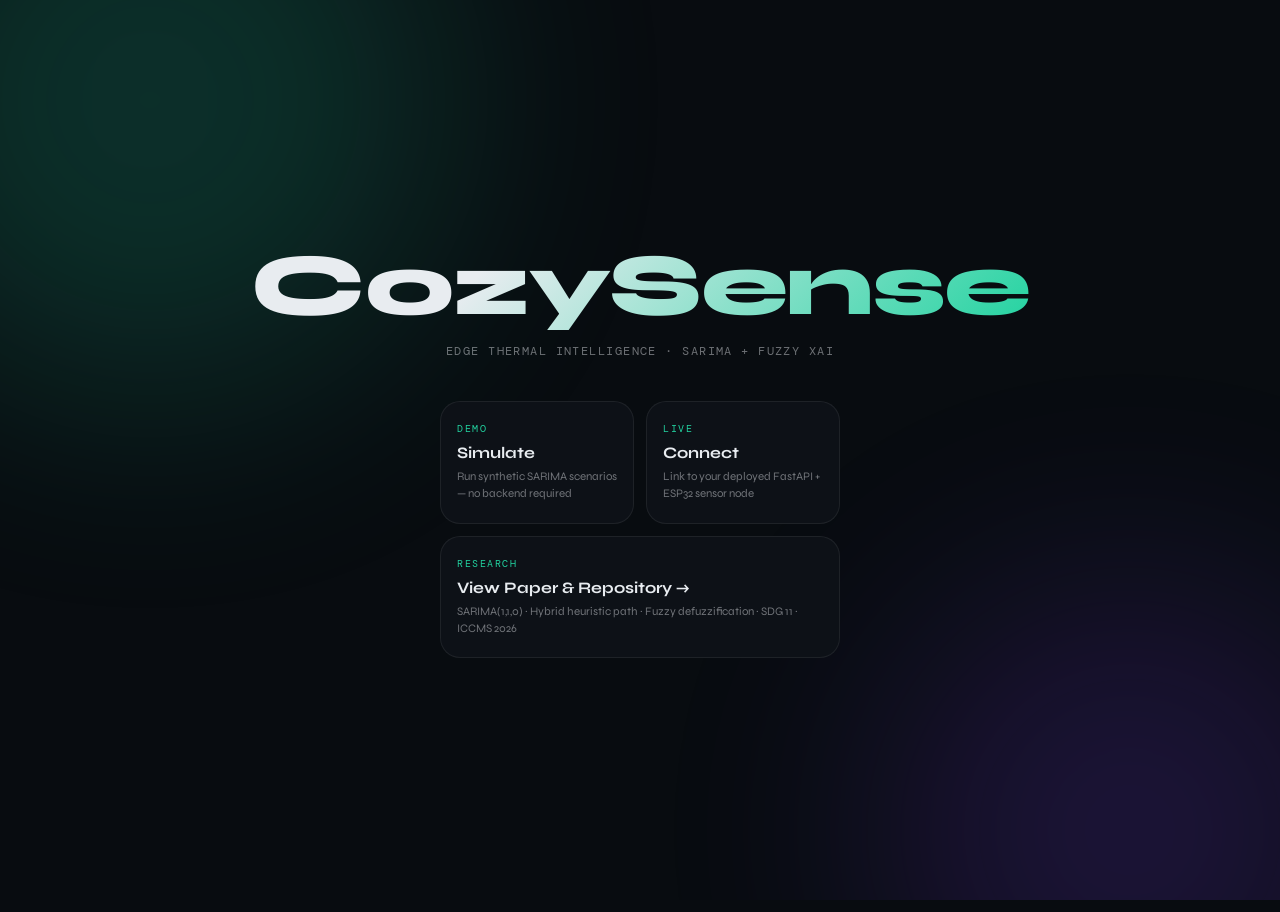
==== commit 2c85059b: "fixed onboarding screen overflow on mobile, and wordmark scaling on narrow screens" ====
--- a/app/static/index.html
+++ b/app/static/index.html
@@ -73,15 +73,15 @@
     .screen.hidden { opacity: 0; pointer-events: none; transform: translateY(12px); }
 
     /* ── ONBOARDING ─────────────────────────────────────────── */
-    #screen-onboard { gap: 0; padding: 24px 20px; overflow: hidden; }
+    #screen-onboard { gap: 0; padding: 24px 16px; overflow: clip; }
 
     .wordmark {
       font-family: var(--sans);
-      font-size: clamp(2.4rem, 11vw, 5.5rem); /* FIX: scales down on narrow mobile */
+      font-size: clamp(1.5rem, 7vw, 5.5rem);
       font-weight: 800;
-      letter-spacing: -0.04em;
+      letter-spacing: -0.02em;
       line-height: 1;
-      max-width: 90vw;           /* FIX: never bleeds past viewport */
+      max-width: 86vw;           /* FIX: never bleeds past viewport */
       text-align: center;
       background: linear-gradient(135deg, var(--text) 30%, var(--accent));
       -webkit-background-clip: text;
@@ -468,7 +468,7 @@
       .temp-card       { padding: 20px 16px; }
       .forecast-card   { padding: 14px 14px; }
       .forecast-val    { font-size: 1.35rem; }
-      .wordmark        { font-size: 2.8rem; }
+      .wordmark        { font-size: clamp(1.4rem, 6.5vw, 2.8rem); letter-spacing: -0.01em; }
       .mode-grid       { margin-top: 32px; gap: 10px; }
       .mode-card       { padding: 18px 16px; }
     }
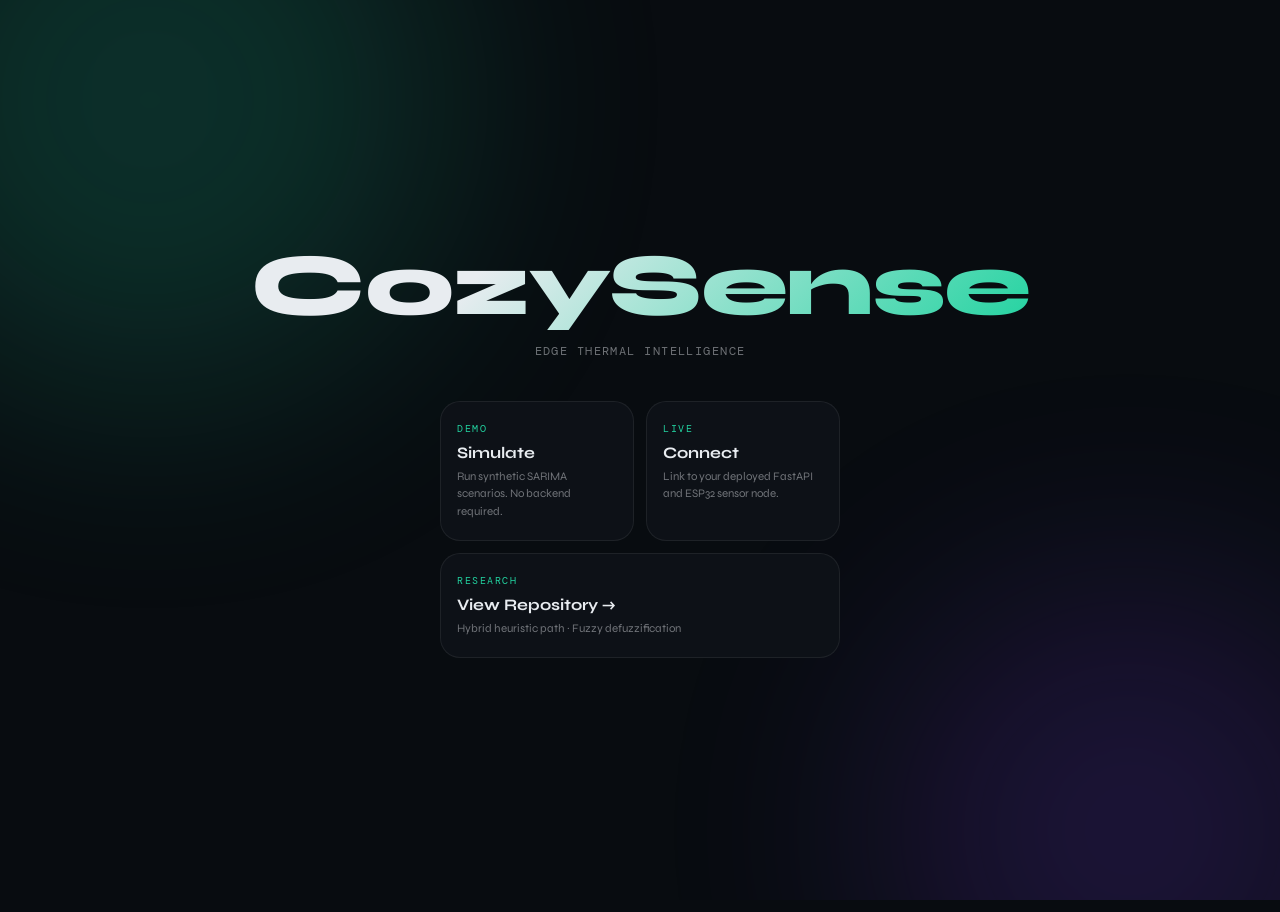
==== commit 1e611c69: "fixed taglines and descriptions to be more concise and punchy, per feedback from user testing. See c" ====
--- a/app/static/index.html
+++ b/app/static/index.html
@@ -491,23 +491,23 @@
   <!-- ═══════════════════════════════ ONBOARDING ══ -->
   <div class="screen" id="screen-onboard">
     <div class="wordmark">CozySense</div>
-    <div class="tagline">Edge Thermal Intelligence · SARIMA + Fuzzy XAI</div>
+    <div class="tagline">Edge Thermal Intelligence</div>
 
     <div class="mode-grid">
       <div class="mode-card" onclick="enterDemo()">
         <div class="label">Demo</div>
         <div class="title">Simulate</div>
-        <div class="desc">Run synthetic SARIMA scenarios — no backend required</div>
+        <div class="desc">Run synthetic SARIMA scenarios. No backend required. </div>
       </div>
       <div class="mode-card" onclick="enterConfig()">
         <div class="label">Live</div>
         <div class="title">Connect</div>
-        <div class="desc">Link to your deployed FastAPI + ESP32 sensor node</div>
+        <div class="desc">Link to your deployed FastAPI and ESP32 sensor node. </div>
       </div>
       <div class="mode-card full" onclick="window.open('https://github.com/clemweb3/limiting-factor-iot-forecast','_blank')">
         <div class="label">Research</div>
-        <div class="title">View Paper & Repository →</div>
-        <div class="desc">SARIMA(1,1,0) · Hybrid heuristic path · Fuzzy defuzzification · SDG 11 · ICCMS 2026</div>
+        <div class="title">View  Repository →</div>
+        <div class="desc"> Hybrid heuristic path · Fuzzy defuzzification </div>
       </div>
     </div>
   </div>
